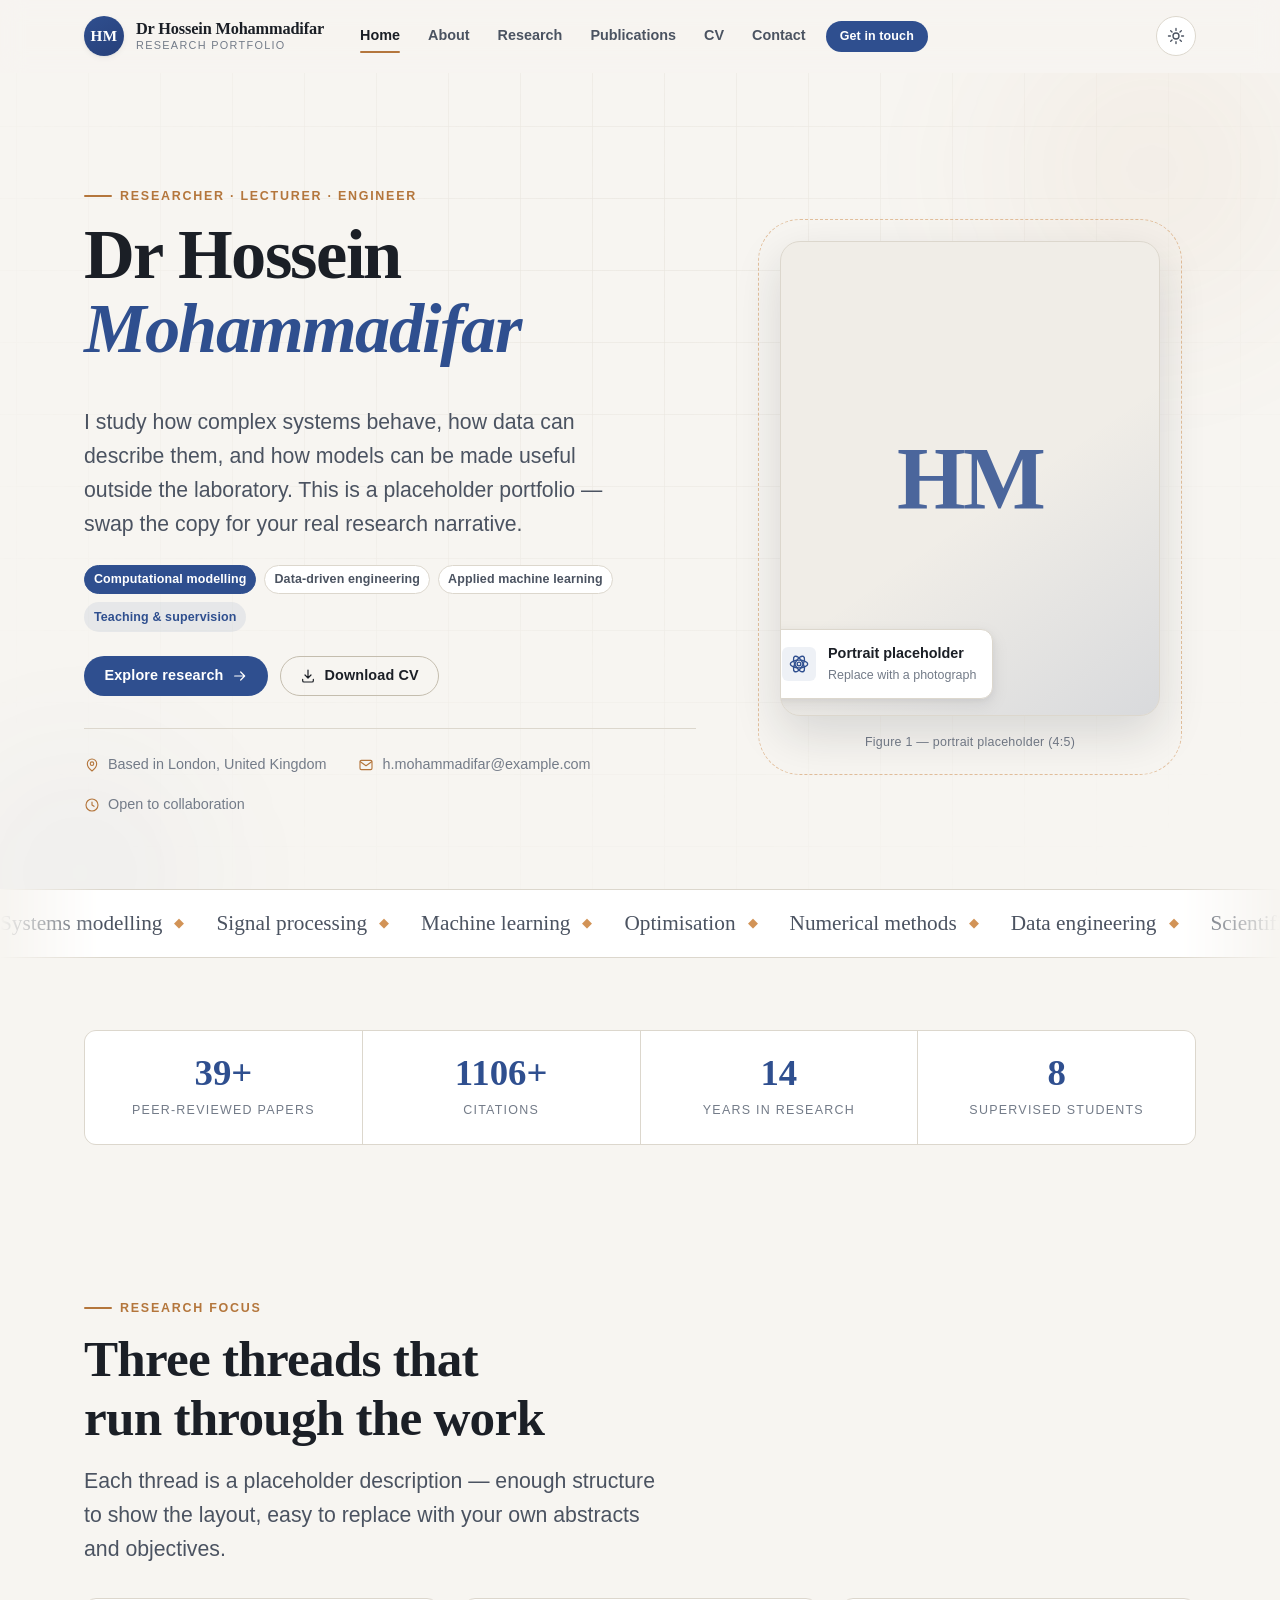
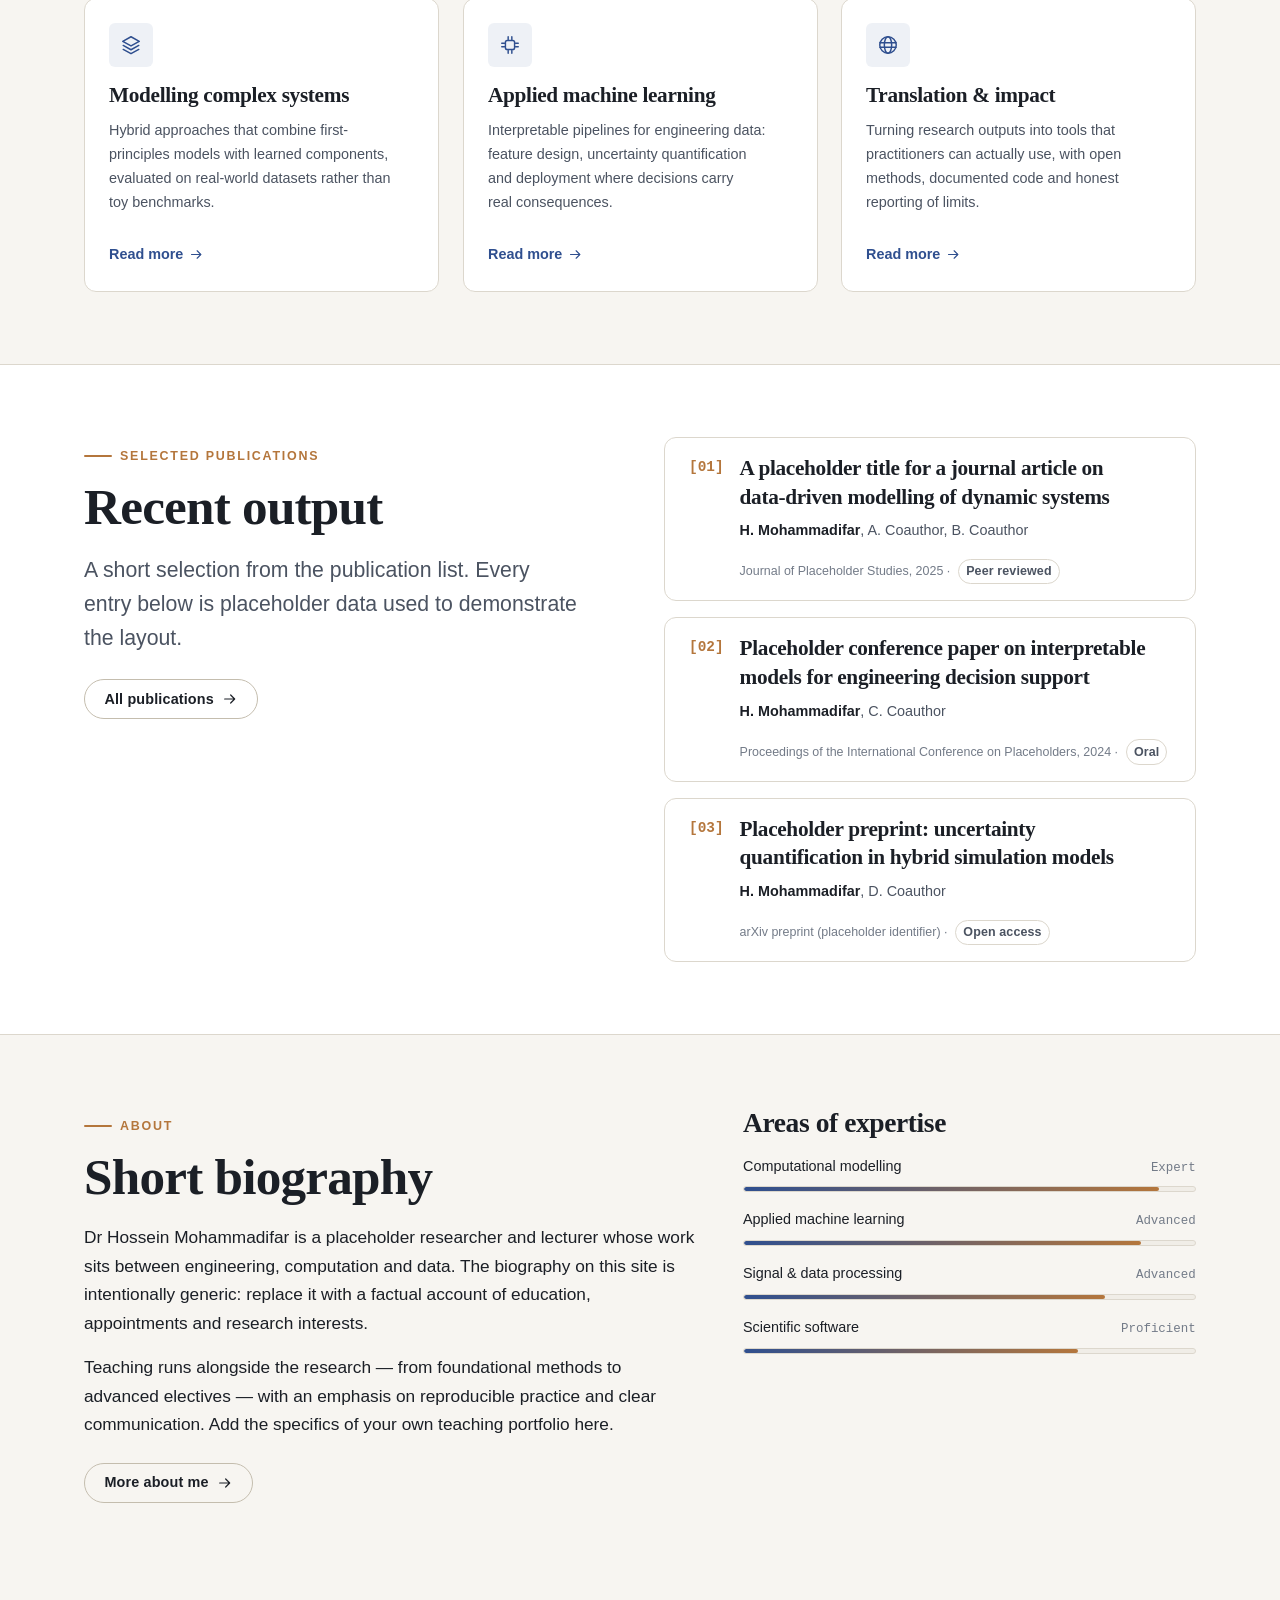
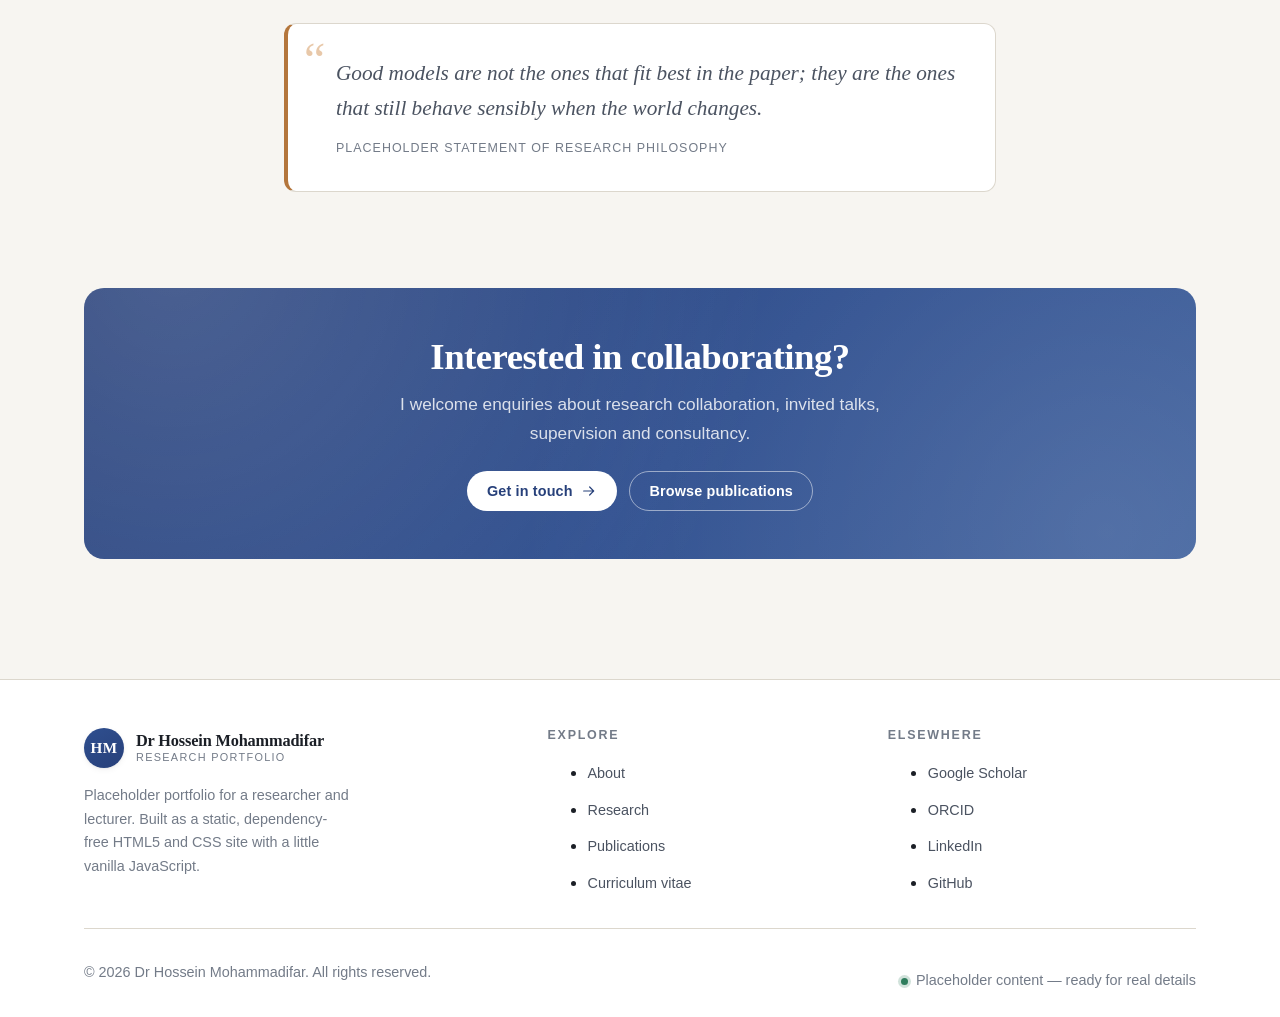
==== index.html @ 0f0e1e99 "Init." ====
<!DOCTYPE html>
<html lang="en-GB" class="no-js" data-page="home">
<head>
  <meta charset="utf-8">
  <meta name="viewport" content="width=device-width, initial-scale=1">
  <title>Dr Hossein Mohammadifar — Research Portfolio</title>
  <meta name="description" content="Placeholder portfolio for Dr Hossein Mohammadifar: research themes, publications, CV and contact details.">
  <meta name="author" content="Dr Hossein Mohammadifar">
  <meta name="theme-color" content="#f7f5f1">
  <meta property="og:type" content="website">
  <meta property="og:title" content="Dr Hossein Mohammadifar — Research Portfolio">
  <meta property="og:description" content="Placeholder portfolio for Dr Hossein Mohammadifar: research themes, publications, CV and contact details.">
  <meta property="og:site_name" content="Dr Hossein Mohammadifar">
  <meta name="twitter:card" content="summary_large_image">
  <link rel="icon" href="assets/img/favicon.svg" type="image/svg+xml">
  <link rel="preload" href="assets/css/base.css" as="style">
  <link rel="stylesheet" href="assets/css/base.css">
  <link rel="stylesheet" href="assets/css/layout.css">
  <link rel="stylesheet" href="assets/css/components.css">
  <link rel="stylesheet" href="assets/css/print.css" media="print">
  <script>document.documentElement.classList.remove("no-js");</script>
  <script src="assets/js/animations.js" defer></script>
  <script src="assets/js/interactions.js" defer></script>
  <script src="assets/js/main.js" defer></script>
</head>
<body>
  <a class="skip-link" href="#main">Skip to main content</a>
  <div class="progress-bar" data-progress aria-hidden="true"></div>
  <div class="cursor-glow" data-cursor-glow aria-hidden="true"></div>
  <header class="site-header" data-header>
    <div class="container site-header__inner">
      <a class="brand" href="index.html">
        <span class="brand__mark" aria-hidden="true">HM</span>
        <span class="brand__text">
          <span class="brand__name">Dr&nbsp;Hossein Mohammadifar</span>
          <span class="brand__role">Research portfolio</span>
        </span>
      </a>

      <nav class="nav" id="primary-nav" data-nav aria-label="Primary">
        <ul class="nav__list">
          <li><a class="nav__link" href="index.html" aria-current="page">Home</a></li>
          <li><a class="nav__link" href="about.html">About</a></li>
          <li><a class="nav__link" href="research.html">Research</a></li>
          <li><a class="nav__link" href="publications.html">Publications</a></li>
          <li><a class="nav__link" href="cv.html">CV</a></li>
          <li><a class="nav__link" href="contact.html">Contact</a></li>
        </ul>
        <div class="nav__cta">
          <a class="btn btn--sm" href="contact.html">Get in touch</a>
        </div>
      </nav>

      <div class="header-actions">
        <button class="icon-btn theme-toggle" type="button" data-theme-toggle aria-pressed="false" aria-label="Switch to dark theme" title="Dark theme">
          <svg class="icon-sun" viewBox="0 0 24 24" fill="none" stroke="currentColor" stroke-width="1.8" aria-hidden="true" focusable="false"><circle cx="12" cy="12" r="4"/><path d="M12 2v2.5M12 19.5V22M2 12h2.5M19.5 12H22M4.9 4.9l1.8 1.8M17.3 17.3l1.8 1.8M19.1 4.9l-1.8 1.8M6.7 17.3l-1.8 1.8" stroke-linecap="round"/></svg>
          <svg class="icon-moon" viewBox="0 0 24 24" fill="none" stroke="currentColor" stroke-width="1.8" aria-hidden="true" focusable="false"><path d="M20 14.5A8.5 8.5 0 0 1 9.5 4a8.5 8.5 0 1 0 10.5 10.5Z" stroke-linejoin="round"/></svg>
        </button>
        <button class="icon-btn nav-toggle" type="button" data-nav-toggle aria-expanded="false" aria-controls="primary-nav" aria-label="Toggle navigation menu">
          <span class="nav-toggle__bars" aria-hidden="true"><span></span><span></span><span></span></span>
        </button>
      </div>
    </div>
  </header>
  <main id="main">
    <section class="hero">
      <div class="hero__bg" aria-hidden="true">
        <div class="hero__grid-lines"></div>
        <div class="hero__orb hero__orb--1"></div>
        <div class="hero__orb hero__orb--2"></div>
      </div>

      <div class="container hero__inner">
        <div class="hero__intro">
          <p class="eyebrow">Researcher &middot; Lecturer &middot; Engineer</p>
          <h1 class="hero__title">
            <span data-split-text>Dr Hossein</span>
            <span class="hero__title-accent" data-split-text>Mohammadifar</span>
          </h1>
        </div>

        <div class="hero__body">
          <p class="lead hero__lede">
            I study how complex systems behave, how data can describe them, and how
            models can be made useful outside the laboratory. This is a placeholder
            portfolio — swap the copy for your real research narrative.
          </p>

          <div class="hero__roles tag-row">
            <span class="tag tag--solid">Computational modelling</span>
            <span class="tag">Data-driven engineering</span>
            <span class="tag">Applied machine learning</span>
            <span class="tag tag--soft">Teaching &amp; supervision</span>
          </div>

          <div class="btn-row">
            <a class="btn" href="research.html">Explore research <svg viewBox="0 0 24 24" fill="none" stroke="currentColor" stroke-width="1.8" aria-hidden="true" focusable="false"><path d="M4 12h15M13 6l6 6-6 6" stroke-linecap="round" stroke-linejoin="round"/></svg></a>
            <a class="btn btn--ghost" href="cv.html"><svg viewBox="0 0 24 24" fill="none" stroke="currentColor" stroke-width="1.8" aria-hidden="true" focusable="false"><path d="M12 3v12m0 0 4.5-4.5M12 15l-4.5-4.5" stroke-linecap="round" stroke-linejoin="round"/><path d="M4 17v2a2 2 0 0 0 2 2h12a2 2 0 0 0 2-2v-2" stroke-linecap="round"/></svg> Download CV</a>
          </div>

          <div class="hero__meta">
            <span class="hero__meta-item"><svg viewBox="0 0 24 24" fill="none" stroke="currentColor" stroke-width="1.7" aria-hidden="true" focusable="false"><path d="M12 21s7-5.6 7-11a7 7 0 1 0-14 0c0 5.4 7 11 7 11Z" stroke-linejoin="round"/><circle cx="12" cy="10" r="2.6"/></svg> Based in London, United Kingdom</span>
            <span class="hero__meta-item"><svg viewBox="0 0 24 24" fill="none" stroke="currentColor" stroke-width="1.7" aria-hidden="true" focusable="false"><rect x="3" y="5" width="18" height="14" rx="2"/><path d="m3.5 7 8.5 6 8.5-6" stroke-linecap="round" stroke-linejoin="round"/></svg> h.mohammadifar@example.com</span>
            <span class="hero__meta-item"><svg viewBox="0 0 24 24" fill="none" stroke="currentColor" stroke-width="1.7" aria-hidden="true" focusable="false"><circle cx="12" cy="12" r="9"/><path d="M12 7.5V12l3 2" stroke-linecap="round" stroke-linejoin="round"/></svg> Open to collaboration</span>
          </div>
        </div>

        <figure class="portrait reveal reveal--scale" style="margin:0">
          <div class="portrait__ring" aria-hidden="true"></div>
          <div class="portrait__frame" data-tilt="7">
            <span class="portrait__monogram" aria-hidden="true">HM</span>
            <span class="visually-hidden">Portrait placeholder for Dr Hossein Mohammadifar</span>
            <div class="portrait__card">
              <span class="card__icon" aria-hidden="true" style="width:34px;height:34px;margin:0"><svg viewBox="0 0 24 24" fill="none" stroke="currentColor" stroke-width="1.5" aria-hidden="true" focusable="false"><circle cx="12" cy="12" r="2"/><ellipse cx="12" cy="12" rx="9.5" ry="4.2"/><ellipse cx="12" cy="12" rx="9.5" ry="4.2" transform="rotate(60 12 12)"/><ellipse cx="12" cy="12" rx="9.5" ry="4.2" transform="rotate(120 12 12)"/></svg></span>
              <span>
                <strong>Portrait placeholder</strong>
                <span class="muted">Replace with a photograph</span>
              </span>
            </div>
          </div>
          <figcaption class="portrait__caption">Figure&nbsp;1 — portrait placeholder (4:5)</figcaption>
        </figure>
      </div>
    </section>

    <div class="marquee" aria-hidden="true">
      <div class="marquee__track" data-marquee>
        <span class="marquee__item">Systems modelling</span>
        <span class="marquee__item">Signal processing</span>
        <span class="marquee__item">Machine learning</span>
        <span class="marquee__item">Optimisation</span>
        <span class="marquee__item">Numerical methods</span>
        <span class="marquee__item">Data engineering</span>
        <span class="marquee__item">Scientific computing</span>
        <span class="marquee__item">Reproducible research</span>
      </div>
    </div>

    <section class="section">
      <div class="container">
        <div class="stats reveal">
          <div class="stat">
            <span class="stat__value" data-count="42" data-suffix="+">42+</span>
            <span class="stat__label">Peer-reviewed papers</span>
          </div>
          <div class="stat">
            <span class="stat__value" data-count="1200" data-suffix="+">1200+</span>
            <span class="stat__label">Citations</span>
          </div>
          <div class="stat">
            <span class="stat__value" data-count="15" data-suffix="">15</span>
            <span class="stat__label">Years in research</span>
          </div>
          <div class="stat">
            <span class="stat__value" data-count="9" data-suffix="">9</span>
            <span class="stat__label">Supervised students</span>
          </div>
        </div>
      </div>
    </section>

    <section class="section" id="focus">
      <div class="container">
        <div class="section__head reveal">
          <p class="eyebrow">Research focus</p>
          <h2>Three threads that run through the work</h2>
          <p class="lead" style="margin-top: var(--sp-4);">
            Each thread is a placeholder description — enough structure to show the
            layout, easy to replace with your own abstracts and objectives.
          </p>
        </div>

        <div class="grid grid--3">
          <article class="card card--spotlight reveal">
            <span class="card__icon" aria-hidden="true"><svg viewBox="0 0 24 24" fill="none" stroke="currentColor" stroke-width="1.6" aria-hidden="true" focusable="false"><path d="m12 3 9 5-9 5-9-5 9-5Z" stroke-linejoin="round"/><path d="m3.5 12.5 8.5 4.7 8.5-4.7M3.5 16.8 12 21.5l8.5-4.7" stroke-linecap="round" stroke-linejoin="round"/></svg></span>
            <h3>Modelling complex systems</h3>
            <p>Hybrid approaches that combine first-principles models with learned
            components, evaluated on real-world datasets rather than toy benchmarks.</p>
            <div class="card__footer">
              <a class="link-arrow" href="research.html">Read more <svg viewBox="0 0 24 24" fill="none" stroke="currentColor" stroke-width="1.8" aria-hidden="true" focusable="false"><path d="M4 12h15M13 6l6 6-6 6" stroke-linecap="round" stroke-linejoin="round"/></svg></a>
            </div>
          </article>

          <article class="card card--spotlight reveal" style="--reveal-delay: 90ms">
            <span class="card__icon" aria-hidden="true"><svg viewBox="0 0 24 24" fill="none" stroke="currentColor" stroke-width="1.6" aria-hidden="true" focusable="false"><rect x="7" y="7" width="10" height="10" rx="2"/><path d="M10 3v3M14 3v3M10 18v3M14 18v3M3 10h3M3 14h3M18 10h3M18 14h3" stroke-linecap="round"/></svg></span>
            <h3>Applied machine learning</h3>
            <p>Interpretable pipelines for engineering data: feature design, uncertainty
            quantification and deployment where decisions carry real consequences.</p>
            <div class="card__footer">
              <a class="link-arrow" href="research.html">Read more <svg viewBox="0 0 24 24" fill="none" stroke="currentColor" stroke-width="1.8" aria-hidden="true" focusable="false"><path d="M4 12h15M13 6l6 6-6 6" stroke-linecap="round" stroke-linejoin="round"/></svg></a>
            </div>
          </article>

          <article class="card card--spotlight reveal" style="--reveal-delay: 180ms">
            <span class="card__icon" aria-hidden="true"><svg viewBox="0 0 24 24" fill="none" stroke="currentColor" stroke-width="1.6" aria-hidden="true" focusable="false"><circle cx="12" cy="12" r="9"/><path d="M3.2 9.5h17.6M3.2 14.5h17.6" stroke-linecap="round"/><ellipse cx="12" cy="12" rx="4" ry="9"/></svg></span>
            <h3>Translation &amp; impact</h3>
            <p>Turning research outputs into tools that practitioners can actually use,
            with open methods, documented code and honest reporting of limits.</p>
            <div class="card__footer">
              <a class="link-arrow" href="research.html">Read more <svg viewBox="0 0 24 24" fill="none" stroke="currentColor" stroke-width="1.8" aria-hidden="true" focusable="false"><path d="M4 12h15M13 6l6 6-6 6" stroke-linecap="round" stroke-linejoin="round"/></svg></a>
            </div>
          </article>
        </div>
      </div>
    </section>

    <section class="section section--alt">
      <div class="container">
        <div class="split">
          <div class="reveal reveal--left">
            <p class="eyebrow">Selected publications</p>
            <h2>Recent output</h2>
            <p class="lead" style="margin-top: var(--sp-4); margin-bottom: var(--sp-5);">
              A short selection from the publication list. Every entry below is
              placeholder data used to demonstrate the layout.
            </p>
            <a class="btn btn--ghost" href="publications.html">All publications <svg viewBox="0 0 24 24" fill="none" stroke="currentColor" stroke-width="1.8" aria-hidden="true" focusable="false"><path d="M4 12h15M13 6l6 6-6 6" stroke-linecap="round" stroke-linejoin="round"/></svg></a>
          </div>

          <ul class="pub-list reveal reveal--right">
            <li class="pub" data-pub-type="journal">
              <span class="pub__num" aria-hidden="true"></span>
              <div>
                <h3 class="pub__title">A placeholder title for a journal article on
                data-driven modelling of dynamic systems</h3>
                <p class="pub__authors"><em>H. Mohammadifar</em>, A. Coauthor, B. Coauthor</p>
                <p class="pub__venue">Journal of Placeholder Studies, 2025 &middot; <span class="tag">Peer reviewed</span></p>
              </div>
            </li>
            <li class="pub" data-pub-type="conference">
              <span class="pub__num" aria-hidden="true"></span>
              <div>
                <h3 class="pub__title">Placeholder conference paper on interpretable
                models for engineering decision support</h3>
                <p class="pub__authors"><em>H. Mohammadifar</em>, C. Coauthor</p>
                <p class="pub__venue">Proceedings of the International Conference on
                Placeholders, 2024 &middot; <span class="tag">Oral</span></p>
              </div>
            </li>
            <li class="pub" data-pub-type="preprint">
              <span class="pub__num" aria-hidden="true"></span>
              <div>
                <h3 class="pub__title">Placeholder preprint: uncertainty quantification
                in hybrid simulation models</h3>
                <p class="pub__authors"><em>H. Mohammadifar</em>, D. Coauthor</p>
                <p class="pub__venue">arXiv preprint (placeholder identifier) &middot; <span class="tag">Open access</span></p>
              </div>
            </li>
          </ul>
        </div>
      </div>
    </section>

    <section class="section">
      <div class="container">
        <div class="split split--wide-left">
          <div class="reveal">
            <p class="eyebrow">About</p>
            <h2>Short biography</h2>
            <p style="margin-top: var(--sp-4);">
              Dr Hossein Mohammadifar is a placeholder researcher and lecturer whose
              work sits between engineering, computation and data. The biography on
              this site is intentionally generic: replace it with a factual account of
              education, appointments and research interests.
            </p>
            <p>
              Teaching runs alongside the research — from foundational methods to
              advanced electives — with an emphasis on reproducible practice and clear
              communication. Add the specifics of your own teaching portfolio here.
            </p>
            <div class="btn-row" style="margin-top: var(--sp-5);">
              <a class="btn btn--ghost" href="about.html">More about me <svg viewBox="0 0 24 24" fill="none" stroke="currentColor" stroke-width="1.8" aria-hidden="true" focusable="false"><path d="M4 12h15M13 6l6 6-6 6" stroke-linecap="round" stroke-linejoin="round"/></svg></a>
            </div>
          </div>

          <div class="reveal reveal--right">
            <h3 style="margin-bottom: var(--sp-4);">Areas of expertise</h3>
            <div class="skill" style="--level: 92%">
              <div class="skill__head"><span>Computational modelling</span><span>Expert</span></div>
              <div class="skill__track"><div class="skill__fill"></div></div>
            </div>
            <div class="skill" style="--level: 88%">
              <div class="skill__head"><span>Applied machine learning</span><span>Advanced</span></div>
              <div class="skill__track"><div class="skill__fill"></div></div>
            </div>
            <div class="skill" style="--level: 80%">
              <div class="skill__head"><span>Signal &amp; data processing</span><span>Advanced</span></div>
              <div class="skill__track"><div class="skill__fill"></div></div>
            </div>
            <div class="skill" style="--level: 74%">
              <div class="skill__head"><span>Scientific software</span><span>Proficient</span></div>
              <div class="skill__track"><div class="skill__fill"></div></div>
            </div>
          </div>
        </div>
      </div>
    </section>

    <section class="section section--tight">
      <div class="container container--narrow">
        <div class="callout reveal">
          <span class="callout__mark" aria-hidden="true">&ldquo;</span>
          <p>Good models are not the ones that fit best in the paper; they are the ones
          that still behave sensibly when the world changes.</p>
          <cite>Placeholder statement of research philosophy</cite>
        </div>
      </div>
    </section>

    <section class="section section--tight">
      <div class="container">
        <div class="cta-band reveal">
          <h2>Interested in collaborating?</h2>
          <p>I welcome enquiries about research collaboration, invited talks, supervision and consultancy.</p>
          <div class="btn-row" style="justify-content: center;">
            <a class="btn btn--accent" href="contact.html">Get in touch <svg viewBox="0 0 24 24" fill="none" stroke="currentColor" stroke-width="1.8" aria-hidden="true" focusable="false"><path d="M4 12h15M13 6l6 6-6 6" stroke-linecap="round" stroke-linejoin="round"/></svg></a>
            <a class="btn btn--ghost" href="publications.html">Browse publications</a>
          </div>
        </div>
      </div>
    </section>

  </main>

  <footer class="site-footer">
    <div class="container">
      <div class="footer-grid">
        <div class="footer-brand">
          <a class="brand" href="index.html">
            <span class="brand__mark" aria-hidden="true">HM</span>
            <span class="brand__text">
              <span class="brand__name">Dr&nbsp;Hossein Mohammadifar</span>
              <span class="brand__role">Research portfolio</span>
            </span>
          </a>
          <p>Placeholder portfolio for a researcher and lecturer. Built as a static,
          dependency-free HTML5 and CSS site with a little vanilla JavaScript.</p>
        </div>

        <div class="footer-col">
          <h2>Explore</h2>
          <ul>
            <li><a href="about.html">About</a></li>
            <li><a href="research.html">Research</a></li>
            <li><a href="publications.html">Publications</a></li>
            <li><a href="cv.html">Curriculum vitae</a></li>
          </ul>
        </div>

        <div class="footer-col">
          <h2>Elsewhere</h2>
          <ul>
            <li><a href="#" data-placeholder-link="Placeholder — add Google Scholar URL">Google Scholar</a></li>
            <li><a href="#" data-placeholder-link="Placeholder — add ORCID URL">ORCID</a></li>
            <li><a href="#" data-placeholder-link="Placeholder — add LinkedIn URL">LinkedIn</a></li>
            <li><a href="#" data-placeholder-link="Placeholder — add GitHub URL">GitHub</a></li>
          </ul>
        </div>
      </div>

      <div class="footer-bottom">
        <p>&copy; <span data-year>2026</span> Dr Hossein Mohammadifar. All rights reserved.</p>
        <p class="footer-bottom__note">
          <span class="footer-bottom__dot" aria-hidden="true"></span>
          Placeholder content — ready for real details
        </p>
      </div>
    </div>
  </footer>

  <button class="to-top" type="button" data-to-top aria-label="Back to top">
    <svg viewBox="0 0 24 24" fill="none" stroke="currentColor" stroke-width="1.9" aria-hidden="true" focusable="false"><path d="M12 19V5M6 11l6-6 6 6" stroke-linecap="round" stroke-linejoin="round"/></svg>
  </button>
</body>
</html>
---- assets/css/base.css ----
/* ==========================================================================
   base.css — design tokens, reset, typography, utilities
   Dr Hossein Mohammadifar — Portfolio (placeholder build)
   ========================================================================== */

/* --------------------------------------------------------------------------
   1. Design tokens
   -------------------------------------------------------------------------- */
:root {
  /* Brand */
  --brand-500: #2f4f8f;
  --brand-600: #27407a;
  --brand-400: #4a6cb0;
  --accent-500: #b4763c;
  --accent-400: #d29356;

  /* Surfaces (light theme default) */
  --bg: #f7f5f1;
  --bg-alt: #ffffff;
  --surface: #ffffff;
  --surface-soft: #f0ede7;
  --border: #dcd7cd;
  --border-strong: #c4bdae;

  /* Text */
  --text: #1b1f26;
  --text-soft: #4b5361;
  --text-muted: #737b88;
  --on-brand: #ffffff;

  /* Feedback */
  --ok: #2f7d5d;
  --warn: #a8762a;

  /* Accent wash */
  --wash: rgba(47, 79, 143, 0.08);
  --wash-accent: rgba(180, 118, 60, 0.12);

  /* Typography */
  --font-display: "Iowan Old Style", "Palatino Linotype", "Book Antiqua",
    Palatino, Georgia, "Times New Roman", serif;
  --font-body: -apple-system, BlinkMacSystemFont, "Segoe UI", Roboto,
    "Helvetica Neue", Arial, sans-serif;
  --font-mono: ui-monospace, SFMono-Regular, "SF Mono", Menlo, Consolas,
    "Liberation Mono", monospace;

  --step--2: clamp(0.72rem, 0.7rem + 0.1vw, 0.78rem);
  --step--1: clamp(0.83rem, 0.8rem + 0.15vw, 0.9rem);
  --step-0: clamp(1rem, 0.96rem + 0.2vw, 1.08rem);
  --step-1: clamp(1.15rem, 1.08rem + 0.35vw, 1.33rem);
  --step-2: clamp(1.35rem, 1.22rem + 0.65vw, 1.72rem);
  --step-3: clamp(1.6rem, 1.36rem + 1.2vw, 2.3rem);
  --step-4: clamp(2rem, 1.55rem + 2.2vw, 3.2rem);
  --step-5: clamp(2.4rem, 1.6rem + 4vw, 4.4rem);

  /* Space scale */
  --sp-1: 0.25rem;
  --sp-2: 0.5rem;
  --sp-3: 0.75rem;
  --sp-4: 1rem;
  --sp-5: 1.5rem;
  --sp-6: 2rem;
  --sp-7: 3rem;
  --sp-8: 4.5rem;
  --sp-9: 6.5rem;

  /* Radius & shadow */
  --r-sm: 6px;
  --r-md: 12px;
  --r-lg: 20px;
  --r-pill: 999px;
  --shadow-sm: 0 1px 2px rgba(20, 26, 36, 0.06),
    0 2px 6px rgba(20, 26, 36, 0.05);
  --shadow-md: 0 6px 18px rgba(20, 26, 36, 0.08),
    0 2px 6px rgba(20, 26, 36, 0.05);
  --shadow-lg: 0 18px 48px rgba(20, 26, 36, 0.14);

  /* Motion */
  --ease: cubic-bezier(0.22, 0.61, 0.36, 1);
  --dur-fast: 160ms;
  --dur: 320ms;
  --dur-slow: 620ms;

  /* Layout */
  --wrap: 1160px;
  --wrap-narrow: 760px;
  --header-h: 72px;

  color-scheme: light;
}

/* Dark theme overrides */
[data-theme="dark"] {
  --brand-500: #8fa9e0;
  --brand-600: #b3c6ea;
  --brand-400: #6f8fd0;
  --accent-500: #e0a86b;
  --accent-400: #f0c391;

  --bg: #101318;
  --bg-alt: #14181f;
  --surface: #171c24;
  --surface-soft: #1d232c;
  --border: #2a323d;
  --border-strong: #3b4553;

  --text: #eef1f6;
  --text-soft: #b9c1cd;
  --text-muted: #8d97a5;
  --on-brand: #0e1116;

  --ok: #6ec7a1;
  --warn: #e0b476;

  --wash: rgba(143, 169, 224, 0.1);
  --wash-accent: rgba(224, 168, 107, 0.14);

  --shadow-sm: 0 1px 2px rgba(0, 0, 0, 0.4);
  --shadow-md: 0 8px 22px rgba(0, 0, 0, 0.45);
  --shadow-lg: 0 22px 60px rgba(0, 0, 0, 0.55);

  color-scheme: dark;
}

/* --------------------------------------------------------------------------
   2. Reset
   -------------------------------------------------------------------------- */
*,
*::before,
*::after {
  box-sizing: border-box;
}

html {
  -webkit-text-size-adjust: 100%;
  scroll-behavior: smooth;
  scroll-padding-top: calc(var(--header-h) + 1rem);
}

body,
h1,
h2,
h3,
h4,
h5,
p,
figure,
blockquote,
dl,
dd,
ul,
ol {
  margin: 0;
}

ul[class],
ol[class] {
  list-style: none;
  padding: 0;
}

body {
  min-height: 100vh;
  background-color: var(--bg);
  color: var(--text);
  font-family: var(--font-body);
  font-size: var(--step-0);
  line-height: 1.65;
  -webkit-font-smoothing: antialiased;
  -moz-osx-font-smoothing: grayscale;
  text-rendering: optimizeLegibility;
  overflow-x: hidden;
}

img,
picture,
svg,
video {
  display: block;
  max-width: 100%;
  height: auto;
}

input,
button,
textarea,
select {
  font: inherit;
  color: inherit;
}

button {
  cursor: pointer;
  background: none;
  border: 0;
}

a {
  color: var(--brand-500);
  text-decoration-thickness: 1px;
  text-underline-offset: 0.18em;
  transition: color var(--dur-fast) var(--ease);
}

a:hover {
  color: var(--accent-500);
}

:focus-visible {
  outline: 2px solid var(--accent-500);
  outline-offset: 3px;
  border-radius: 3px;
}

::selection {
  background: var(--accent-400);
  color: #14181f;
}

/* --------------------------------------------------------------------------
   3. Typography
   -------------------------------------------------------------------------- */
h1,
h2,
h3,
h4 {
  font-family: var(--font-display);
  font-weight: 600;
  line-height: 1.15;
  letter-spacing: -0.015em;
  color: var(--text);
  text-wrap: balance;
}

h1 {
  font-size: var(--step-5);
}
h2 {
  font-size: var(--step-4);
}
h3 {
  font-size: var(--step-2);
}
h4 {
  font-size: var(--step-1);
}

p {
  text-wrap: pretty;
}

p + p {
  margin-top: var(--sp-4);
}

strong {
  font-weight: 650;
}

small {
  font-size: var(--step--1);
}

code,
kbd {
  font-family: var(--font-mono);
  font-size: 0.9em;
  background: var(--surface-soft);
  border: 1px solid var(--border);
  border-radius: var(--r-sm);
  padding: 0.1em 0.35em;
}

blockquote {
  border-left: 3px solid var(--accent-500);
  padding-left: var(--sp-5);
  font-family: var(--font-display);
  font-size: var(--step-1);
  font-style: italic;
  color: var(--text-soft);
}

hr {
  border: 0;
  border-top: 1px solid var(--border);
  margin: var(--sp-6) 0;
}

/* --------------------------------------------------------------------------
   4. Utilities
   -------------------------------------------------------------------------- */
.container {
  width: 100%;
  max-width: var(--wrap);
  margin-inline: auto;
  padding-inline: var(--sp-5);
}

.container--narrow {
  max-width: var(--wrap-narrow);
}

.section {
  padding-block: var(--sp-8);
  position: relative;
}

.section--tight {
  padding-block: var(--sp-7);
}

.section--alt {
  background: var(--bg-alt);
  border-block: 1px solid var(--border);
}

.section__head {
  max-width: 62ch;
  margin-bottom: var(--sp-6);
}

.section__head--center {
  margin-inline: auto;
  text-align: center;
}

.eyebrow {
  display: inline-flex;
  align-items: center;
  gap: var(--sp-2);
  font-family: var(--font-body);
  font-size: var(--step--2);
  font-weight: 700;
  letter-spacing: 0.14em;
  text-transform: uppercase;
  color: var(--accent-500);
  margin-bottom: var(--sp-3);
}

.eyebrow::before {
  content: "";
  width: 28px;
  height: 2px;
  background: currentColor;
  border-radius: 2px;
}

.eyebrow--center::after {
  content: "";
  width: 28px;
  height: 2px;
  background: currentColor;
  border-radius: 2px;
}

.lead {
  font-size: var(--step-1);
  color: var(--text-soft);
  line-height: 1.6;
}

.muted {
  color: var(--text-muted);
}

.visually-hidden {
  position: absolute !important;
  width: 1px;
  height: 1px;
  padding: 0;
  margin: -1px;
  overflow: hidden;
  clip: rect(0 0 0 0);
  clip-path: inset(50%);
  white-space: nowrap;
  border: 0;
}

.skip-link {
  position: absolute;
  top: 0;
  left: 50%;
  transform: translate(-50%, -120%);
  z-index: 200;
  background: var(--brand-600);
  color: var(--on-brand);
  padding: var(--sp-3) var(--sp-5);
  border-radius: 0 0 var(--r-md) var(--r-md);
  font-size: var(--step--1);
  font-weight: 600;
  text-decoration: none;
  transition: transform var(--dur) var(--ease);
}

.skip-link:focus-visible {
  transform: translate(-50%, 0);
  color: var(--on-brand);
}

/* Simple grid helpers */
.grid {
  display: grid;
  gap: var(--sp-5);
}

.grid--2 {
  grid-template-columns: repeat(2, minmax(0, 1fr));
}

.grid--3 {
  grid-template-columns: repeat(3, minmax(0, 1fr));
}

@media (max-width: 62rem) {
  .grid--3 {
    grid-template-columns: repeat(2, minmax(0, 1fr));
  }
}

@media (max-width: 42rem) {
  .grid--2,
  .grid--3 {
    grid-template-columns: minmax(0, 1fr);
  }
  .section {
    padding-block: var(--sp-7);
  }
}

/* --------------------------------------------------------------------------
   5. Motion preferences
   -------------------------------------------------------------------------- */
@media (prefers-reduced-motion: reduce) {
  html {
    scroll-behavior: auto;
  }
  *,
  *::before,
  *::after {
    animation-duration: 0.001ms !important;
    animation-iteration-count: 1 !important;
    transition-duration: 0.001ms !important;
    scroll-behavior: auto !important;
  }
}
---- assets/css/base.css ----
/* ==========================================================================
   base.css — design tokens, reset, typography, utilities
   Dr Hossein Mohammadifar — Portfolio (placeholder build)
   ========================================================================== */

/* --------------------------------------------------------------------------
   1. Design tokens
   -------------------------------------------------------------------------- */
:root {
  /* Brand */
  --brand-500: #2f4f8f;
  --brand-600: #27407a;
  --brand-400: #4a6cb0;
  --accent-500: #b4763c;
  --accent-400: #d29356;

  /* Surfaces (light theme default) */
  --bg: #f7f5f1;
  --bg-alt: #ffffff;
  --surface: #ffffff;
  --surface-soft: #f0ede7;
  --border: #dcd7cd;
  --border-strong: #c4bdae;

  /* Text */
  --text: #1b1f26;
  --text-soft: #4b5361;
  --text-muted: #737b88;
  --on-brand: #ffffff;

  /* Feedback */
  --ok: #2f7d5d;
  --warn: #a8762a;

  /* Accent wash */
  --wash: rgba(47, 79, 143, 0.08);
  --wash-accent: rgba(180, 118, 60, 0.12);

  /* Typography */
  --font-display: "Iowan Old Style", "Palatino Linotype", "Book Antiqua",
    Palatino, Georgia, "Times New Roman", serif;
  --font-body: -apple-system, BlinkMacSystemFont, "Segoe UI", Roboto,
    "Helvetica Neue", Arial, sans-serif;
  --font-mono: ui-monospace, SFMono-Regular, "SF Mono", Menlo, Consolas,
    "Liberation Mono", monospace;

  --step--2: clamp(0.72rem, 0.7rem + 0.1vw, 0.78rem);
  --step--1: clamp(0.83rem, 0.8rem + 0.15vw, 0.9rem);
  --step-0: clamp(1rem, 0.96rem + 0.2vw, 1.08rem);
  --step-1: clamp(1.15rem, 1.08rem + 0.35vw, 1.33rem);
  --step-2: clamp(1.35rem, 1.22rem + 0.65vw, 1.72rem);
  --step-3: clamp(1.6rem, 1.36rem + 1.2vw, 2.3rem);
  --step-4: clamp(2rem, 1.55rem + 2.2vw, 3.2rem);
  --step-5: clamp(2.4rem, 1.6rem + 4vw, 4.4rem);

  /* Space scale */
  --sp-1: 0.25rem;
  --sp-2: 0.5rem;
  --sp-3: 0.75rem;
  --sp-4: 1rem;
  --sp-5: 1.5rem;
  --sp-6: 2rem;
  --sp-7: 3rem;
  --sp-8: 4.5rem;
  --sp-9: 6.5rem;

  /* Radius & shadow */
  --r-sm: 6px;
  --r-md: 12px;
  --r-lg: 20px;
  --r-pill: 999px;
  --shadow-sm: 0 1px 2px rgba(20, 26, 36, 0.06),
    0 2px 6px rgba(20, 26, 36, 0.05);
  --shadow-md: 0 6px 18px rgba(20, 26, 36, 0.08),
    0 2px 6px rgba(20, 26, 36, 0.05);
  --shadow-lg: 0 18px 48px rgba(20, 26, 36, 0.14);

  /* Motion */
  --ease: cubic-bezier(0.22, 0.61, 0.36, 1);
  --dur-fast: 160ms;
  --dur: 320ms;
  --dur-slow: 620ms;

  /* Layout */
  --wrap: 1160px;
  --wrap-narrow: 760px;
  --header-h: 72px;

  color-scheme: light;
}

/* Dark theme overrides */
[data-theme="dark"] {
  --brand-500: #8fa9e0;
  --brand-600: #b3c6ea;
  --brand-400: #6f8fd0;
  --accent-500: #e0a86b;
  --accent-400: #f0c391;

  --bg: #101318;
  --bg-alt: #14181f;
  --surface: #171c24;
  --surface-soft: #1d232c;
  --border: #2a323d;
  --border-strong: #3b4553;

  --text: #eef1f6;
  --text-soft: #b9c1cd;
  --text-muted: #8d97a5;
  --on-brand: #0e1116;

  --ok: #6ec7a1;
  --warn: #e0b476;

  --wash: rgba(143, 169, 224, 0.1);
  --wash-accent: rgba(224, 168, 107, 0.14);

  --shadow-sm: 0 1px 2px rgba(0, 0, 0, 0.4);
  --shadow-md: 0 8px 22px rgba(0, 0, 0, 0.45);
  --shadow-lg: 0 22px 60px rgba(0, 0, 0, 0.55);

  color-scheme: dark;
}

/* --------------------------------------------------------------------------
   2. Reset
   -------------------------------------------------------------------------- */
*,
*::before,
*::after {
  box-sizing: border-box;
}

html {
  -webkit-text-size-adjust: 100%;
  scroll-behavior: smooth;
  scroll-padding-top: calc(var(--header-h) + 1rem);
}

body,
h1,
h2,
h3,
h4,
h5,
p,
figure,
blockquote,
dl,
dd,
ul,
ol {
  margin: 0;
}

ul[class],
ol[class] {
  list-style: none;
  padding: 0;
}

body {
  min-height: 100vh;
  background-color: var(--bg);
  color: var(--text);
  font-family: var(--font-body);
  font-size: var(--step-0);
  line-height: 1.65;
  -webkit-font-smoothing: antialiased;
  -moz-osx-font-smoothing: grayscale;
  text-rendering: optimizeLegibility;
  overflow-x: hidden;
}

img,
picture,
svg,
video {
  display: block;
  max-width: 100%;
  height: auto;
}

input,
button,
textarea,
select {
  font: inherit;
  color: inherit;
}

button {
  cursor: pointer;
  background: none;
  border: 0;
}

a {
  color: var(--brand-500);
  text-decoration-thickness: 1px;
  text-underline-offset: 0.18em;
  transition: color var(--dur-fast) var(--ease);
}

a:hover {
  color: var(--accent-500);
}

:focus-visible {
  outline: 2px solid var(--accent-500);
  outline-offset: 3px;
  border-radius: 3px;
}

::selection {
  background: var(--accent-400);
  color: #14181f;
}

/* --------------------------------------------------------------------------
   3. Typography
   -------------------------------------------------------------------------- */
h1,
h2,
h3,
h4 {
  font-family: var(--font-display);
  font-weight: 600;
  line-height: 1.15;
  letter-spacing: -0.015em;
  color: var(--text);
  text-wrap: balance;
}

h1 {
  font-size: var(--step-5);
}
h2 {
  font-size: var(--step-4);
}
h3 {
  font-size: var(--step-2);
}
h4 {
  font-size: var(--step-1);
}

p {
  text-wrap: pretty;
}

p + p {
  margin-top: var(--sp-4);
}

strong {
  font-weight: 650;
}

small {
  font-size: var(--step--1);
}

code,
kbd {
  font-family: var(--font-mono);
  font-size: 0.9em;
  background: var(--surface-soft);
  border: 1px solid var(--border);
  border-radius: var(--r-sm);
  padding: 0.1em 0.35em;
}

blockquote {
  border-left: 3px solid var(--accent-500);
  padding-left: var(--sp-5);
  font-family: var(--font-display);
  font-size: var(--step-1);
  font-style: italic;
  color: var(--text-soft);
}

hr {
  border: 0;
  border-top: 1px solid var(--border);
  margin: var(--sp-6) 0;
}

/* --------------------------------------------------------------------------
   4. Utilities
   -------------------------------------------------------------------------- */
.container {
  width: 100%;
  max-width: var(--wrap);
  margin-inline: auto;
  padding-inline: var(--sp-5);
}

.container--narrow {
  max-width: var(--wrap-narrow);
}

.section {
  padding-block: var(--sp-8);
  position: relative;
}

.section--tight {
  padding-block: var(--sp-7);
}

.section--alt {
  background: var(--bg-alt);
  border-block: 1px solid var(--border);
}

.section__head {
  max-width: 62ch;
  margin-bottom: var(--sp-6);
}

.section__head--center {
  margin-inline: auto;
  text-align: center;
}

.eyebrow {
  display: inline-flex;
  align-items: center;
  gap: var(--sp-2);
  font-family: var(--font-body);
  font-size: var(--step--2);
  font-weight: 700;
  letter-spacing: 0.14em;
  text-transform: uppercase;
  color: var(--accent-500);
  margin-bottom: var(--sp-3);
}

.eyebrow::before {
  content: "";
  width: 28px;
  height: 2px;
  background: currentColor;
  border-radius: 2px;
}

.eyebrow--center::after {
  content: "";
  width: 28px;
  height: 2px;
  background: currentColor;
  border-radius: 2px;
}

.lead {
  font-size: var(--step-1);
  color: var(--text-soft);
  line-height: 1.6;
}

.muted {
  color: var(--text-muted);
}

.visually-hidden {
  position: absolute !important;
  width: 1px;
  height: 1px;
  padding: 0;
  margin: -1px;
  overflow: hidden;
  clip: rect(0 0 0 0);
  clip-path: inset(50%);
  white-space: nowrap;
  border: 0;
}

.skip-link {
  position: absolute;
  top: 0;
  left: 50%;
  transform: translate(-50%, -120%);
  z-index: 200;
  background: var(--brand-600);
  color: var(--on-brand);
  padding: var(--sp-3) var(--sp-5);
  border-radius: 0 0 var(--r-md) var(--r-md);
  font-size: var(--step--1);
  font-weight: 600;
  text-decoration: none;
  transition: transform var(--dur) var(--ease);
}

.skip-link:focus-visible {
  transform: translate(-50%, 0);
  color: var(--on-brand);
}

/* Simple grid helpers */
.grid {
  display: grid;
  gap: var(--sp-5);
}

.grid--2 {
  grid-template-columns: repeat(2, minmax(0, 1fr));
}

.grid--3 {
  grid-template-columns: repeat(3, minmax(0, 1fr));
}

@media (max-width: 62rem) {
  .grid--3 {
    grid-template-columns: repeat(2, minmax(0, 1fr));
  }
}

@media (max-width: 42rem) {
  .grid--2,
  .grid--3 {
    grid-template-columns: minmax(0, 1fr);
  }
  .section {
    padding-block: var(--sp-7);
  }
}

/* --------------------------------------------------------------------------
   5. Motion preferences
   -------------------------------------------------------------------------- */
@media (prefers-reduced-motion: reduce) {
  html {
    scroll-behavior: auto;
  }
  *,
  *::before,
  *::after {
    animation-duration: 0.001ms !important;
    animation-iteration-count: 1 !important;
    transition-duration: 0.001ms !important;
    scroll-behavior: auto !important;
  }
}
---- assets/css/layout.css ----
/* ==========================================================================
   layout.css — header, navigation, footer, page scaffolding
   ========================================================================== */

/* --------------------------------------------------------------------------
   Scroll progress bar
   -------------------------------------------------------------------------- */
.progress-bar {
  position: fixed;
  inset-block-start: 0;
  inset-inline-start: 0;
  height: 3px;
  width: 100%;
  transform: scaleX(0);
  transform-origin: 0 50%;
  background: linear-gradient(90deg, var(--brand-500), var(--accent-500));
  z-index: 120;
  pointer-events: none;
}

/* --------------------------------------------------------------------------
   Header
   -------------------------------------------------------------------------- */
.site-header {
  position: sticky;
  inset-block-start: 0;
  z-index: 100;
  background: color-mix(in srgb, var(--bg) 82%, transparent);
  border-bottom: 1px solid transparent;
  transition: background var(--dur) var(--ease),
    border-color var(--dur) var(--ease), box-shadow var(--dur) var(--ease),
    backdrop-filter var(--dur) var(--ease);
}

@supports (backdrop-filter: blur(8px)) {
  .site-header {
    backdrop-filter: blur(12px) saturate(140%);
  }
}

.site-header.is-stuck {
  border-bottom-color: var(--border);
  box-shadow: var(--shadow-sm);
}

.site-header__inner {
  min-height: var(--header-h);
  display: flex;
  align-items: center;
  gap: var(--sp-5);
  justify-content: space-between;
}

/* Brand / wordmark */
.brand {
  display: inline-flex;
  align-items: center;
  gap: var(--sp-3);
  text-decoration: none;
  color: var(--text);
  min-width: 0;
}

.brand:hover {
  color: var(--text);
}

.brand__mark {
  width: 40px;
  height: 40px;
  border-radius: 50%;
  display: grid;
  place-items: center;
  background: linear-gradient(150deg, var(--brand-500), var(--brand-600));
  color: #fff;
  font-family: var(--font-display);
  font-size: 0.95rem;
  font-weight: 600;
  letter-spacing: 0.02em;
  box-shadow: var(--shadow-sm);
  transition: transform var(--dur) var(--ease);
}

.brand:hover .brand__mark {
  transform: rotate(-6deg) scale(1.04);
}

[data-theme="dark"] .brand__mark {
  color: #0e1116;
}

.brand__text {
  display: flex;
  flex-direction: column;
  line-height: 1.15;
  min-width: 0;
}

.brand__name {
  font-family: var(--font-display);
  font-size: 1.02rem;
  font-weight: 600;
  letter-spacing: -0.01em;
  white-space: nowrap;
  overflow: hidden;
  text-overflow: ellipsis;
}

.brand__role {
  font-size: 0.68rem;
  letter-spacing: 0.12em;
  text-transform: uppercase;
  color: var(--text-muted);
}

/* Navigation */
.nav {
  display: flex;
  align-items: center;
  gap: var(--sp-2);
}

.nav__list {
  display: flex;
  align-items: center;
  gap: var(--sp-1);
  margin: 0;
  padding: 0;
  list-style: none;
}

.nav__link {
  display: inline-block;
  position: relative;
  padding: var(--sp-2) var(--sp-3);
  border-radius: var(--r-pill);
  font-size: var(--step--1);
  font-weight: 550;
  color: var(--text-soft);
  text-decoration: none;
  transition: color var(--dur-fast) var(--ease),
    background var(--dur-fast) var(--ease);
}

.nav__link::after {
  content: "";
  position: absolute;
  inset-block-end: 3px;
  inset-inline: var(--sp-3);
  height: 2px;
  background: var(--accent-500);
  border-radius: 2px;
  transform: scaleX(0);
  transform-origin: 50% 50%;
  transition: transform var(--dur) var(--ease);
}

.nav__link:hover {
  color: var(--text);
  background: var(--wash);
}

.nav__link:hover::after,
.nav__link[aria-current="page"]::after {
  transform: scaleX(1);
}

.nav__link[aria-current="page"] {
  color: var(--text);
  font-weight: 650;
}

/* Header actions */
.header-actions {
  display: flex;
  align-items: center;
  gap: var(--sp-2);
  flex-shrink: 0;
  margin-inline-start: auto;
}

@media (max-width: 36rem) {
  /* keep the burger reachable and the full name visible on phones */
  .brand__mark {
    width: 34px;
    height: 34px;
    font-size: 0.82rem;
  }

  .brand__name {
    font-size: 0.9rem;
    line-height: 1.12;
    white-space: normal;
    overflow: visible;
    text-overflow: clip;
  }

  .brand__role {
    display: none;
  }

  .site-header__inner {
    gap: var(--sp-3);
  }
}

.icon-btn {
  width: 40px;
  height: 40px;
  display: grid;
  place-items: center;
  border-radius: 50%;
  border: 1px solid var(--border);
  background: var(--surface);
  color: var(--text-soft);
  transition: color var(--dur-fast) var(--ease),
    border-color var(--dur-fast) var(--ease), transform var(--dur-fast) var(--ease),
    background var(--dur-fast) var(--ease);
}

.icon-btn:hover {
  color: var(--accent-500);
  border-color: var(--border-strong);
  transform: translateY(-1px);
}

.icon-btn svg {
  width: 18px;
  height: 18px;
}

.theme-toggle .icon-moon {
  display: none;
}

[data-theme="dark"] .theme-toggle .icon-sun {
  display: none;
}

[data-theme="dark"] .theme-toggle .icon-moon {
  display: block;
}

/* Burger (mobile) */
.nav-toggle {
  display: none;
}

.nav-toggle__bars {
  display: block;
  width: 18px;
  height: 12px;
  position: relative;
}

.nav-toggle__bars span {
  position: absolute;
  inset-inline: 0;
  height: 2px;
  border-radius: 2px;
  background: currentColor;
  transition: transform var(--dur) var(--ease), opacity var(--dur-fast) var(--ease);
}

.nav-toggle__bars span:nth-child(1) {
  top: 0;
}
.nav-toggle__bars span:nth-child(2) {
  top: 5px;
}
.nav-toggle__bars span:nth-child(3) {
  top: 10px;
}

.nav-toggle[aria-expanded="true"] .nav-toggle__bars span:nth-child(1) {
  transform: translateY(5px) rotate(45deg);
}
.nav-toggle[aria-expanded="true"] .nav-toggle__bars span:nth-child(2) {
  opacity: 0;
}
.nav-toggle[aria-expanded="true"] .nav-toggle__bars span:nth-child(3) {
  transform: translateY(-5px) rotate(-45deg);
}

@media (max-width: 60rem) {
  .nav-toggle {
    display: grid;
  }

  .nav {
    position: fixed;
    inset-block-start: var(--header-h);
    inset-inline: 0;
    display: block;
    padding: var(--sp-4) var(--sp-5) var(--sp-6);
    background: var(--bg-alt);
    border-bottom: 1px solid var(--border);
    box-shadow: var(--shadow-lg);
    transform: translateY(-8px);
    opacity: 0;
    visibility: hidden;
    transition: opacity var(--dur) var(--ease), transform var(--dur) var(--ease),
      visibility var(--dur) linear;
    max-height: calc(100dvh - var(--header-h));
    overflow-y: auto;
  }

  .nav.is-open {
    opacity: 1;
    visibility: visible;
    transform: translateY(0);
  }

  .nav__list {
    flex-direction: column;
    align-items: stretch;
    gap: 2px;
  }

  .nav__link {
    display: block;
    padding: var(--sp-3) var(--sp-4);
    border-radius: var(--r-md);
    font-size: var(--step-0);
  }

  .nav__link::after {
    display: none;
  }

  .nav__link[aria-current="page"] {
    background: var(--wash);
    color: var(--brand-500);
  }

  .nav__cta {
    margin-top: var(--sp-4);
  }
}

/* --------------------------------------------------------------------------
   Page hero
   -------------------------------------------------------------------------- */
.page-hero {
  position: relative;
  padding-block: var(--sp-8) var(--sp-7);
  overflow: hidden;
  border-bottom: 1px solid var(--border);
  background: linear-gradient(180deg, var(--wash), transparent 70%);
}

.page-hero::after {
  content: "";
  position: absolute;
  inset-block-start: -40%;
  inset-inline-end: -10%;
  width: 34rem;
  height: 34rem;
  border-radius: 50%;
  background: radial-gradient(
    circle,
    var(--wash-accent) 0%,
    transparent 65%
  );
  pointer-events: none;
}

.page-hero__inner {
  position: relative;
  z-index: 1;
  max-width: 68ch;
}

.page-hero h1 {
  font-size: var(--step-4);
}

.page-hero p {
  margin-top: var(--sp-4);
}

.breadcrumb {
  display: flex;
  flex-wrap: wrap;
  align-items: center;
  gap: var(--sp-2);
  font-size: var(--step--1);
  color: var(--text-muted);
  margin-bottom: var(--sp-4);
}

.breadcrumb a {
  color: var(--text-muted);
  text-decoration: none;
}

.breadcrumb a:hover {
  color: var(--accent-500);
}

.breadcrumb span[aria-hidden="true"] {
  opacity: 0.6;
}

/* --------------------------------------------------------------------------
   Footer
   -------------------------------------------------------------------------- */
.site-footer {
  margin-top: var(--sp-8);
  background: var(--bg-alt);
  border-top: 1px solid var(--border);
  padding-block: var(--sp-7) var(--sp-5);
}

.footer-grid {
  display: grid;
  grid-template-columns: 1.4fr 1fr 1fr;
  gap: var(--sp-6);
}

@media (max-width: 52rem) {
  .footer-grid {
    grid-template-columns: 1fr 1fr;
  }
  .footer-brand {
    grid-column: 1 / -1;
  }
}

@media (max-width: 34rem) {
  .footer-grid {
    grid-template-columns: 1fr;
  }
}

.footer-brand p {
  margin-top: var(--sp-4);
  font-size: var(--step--1);
  color: var(--text-muted);
  max-width: 34ch;
}

.footer-col h2 {
  font-family: var(--font-body);
  font-size: var(--step--2);
  letter-spacing: 0.14em;
  text-transform: uppercase;
  color: var(--text-muted);
  margin-bottom: var(--sp-4);
}

.footer-col ul {
  display: grid;
  gap: var(--sp-2);
}

.footer-col a {
  font-size: var(--step--1);
  color: var(--text-soft);
  text-decoration: none;
  transition: color var(--dur-fast) var(--ease),
    padding-inline-start var(--dur-fast) var(--ease);
}

.footer-col a:hover {
  color: var(--accent-500);
  padding-inline-start: 4px;
}

.footer-bottom {
  margin-top: var(--sp-6);
  padding-top: var(--sp-5);
  border-top: 1px solid var(--border);
  display: flex;
  flex-wrap: wrap;
  gap: var(--sp-3) var(--sp-5);
  align-items: center;
  justify-content: space-between;
  font-size: var(--step--1);
  color: var(--text-muted);
}

.footer-bottom__note {
  display: inline-flex;
  align-items: center;
  gap: var(--sp-2);
}

.footer-bottom__dot {
  width: 7px;
  height: 7px;
  border-radius: 50%;
  background: var(--ok);
  box-shadow: 0 0 0 3px color-mix(in srgb, var(--ok) 22%, transparent);
}

/* --------------------------------------------------------------------------
   Back to top
   -------------------------------------------------------------------------- */
.to-top {
  position: fixed;
  inset-block-end: var(--sp-5);
  inset-inline-end: var(--sp-5);
  width: 44px;
  height: 44px;
  display: grid;
  place-items: center;
  border-radius: 50%;
  background: var(--brand-500);
  color: var(--on-brand);
  border: 0;
  box-shadow: var(--shadow-md);
  opacity: 0;
  visibility: hidden;
  transform: translateY(10px);
  transition: opacity var(--dur) var(--ease), transform var(--dur) var(--ease),
    visibility var(--dur) linear, background var(--dur-fast) var(--ease);
  z-index: 90;
}

.to-top:hover {
  background: var(--brand-600);
}

.to-top.is-visible {
  opacity: 1;
  visibility: visible;
  transform: translateY(0);
}

.to-top svg {
  width: 18px;
  height: 18px;
}

/* --------------------------------------------------------------------------
   Reveal animation base (JS toggles .is-in)
   -------------------------------------------------------------------------- */
.reveal {
  opacity: 0;
  transform: translateY(18px);
  transition: opacity var(--dur-slow) var(--ease),
    transform var(--dur-slow) var(--ease);
  transition-delay: var(--reveal-delay, 0ms);
  will-change: opacity, transform;
}

.reveal.is-in {
  opacity: 1;
  transform: none;
}

.reveal--left {
  transform: translateX(-22px);
}

.reveal--right {
  transform: translateX(22px);
}

.reveal--scale {
  transform: scale(0.97);
}

.no-js .reveal {
  opacity: 1;
  transform: none;
}

@media (prefers-reduced-motion: reduce) {
  .reveal {
    opacity: 1;
    transform: none;
    transition: none;
  }
}
---- assets/css/components.css ----
/* ==========================================================================
   components.css — reusable UI pieces
   ========================================================================== */

/* --------------------------------------------------------------------------
   Buttons
   -------------------------------------------------------------------------- */
.btn {
  --btn-bg: var(--brand-500);
  --btn-fg: var(--on-brand);
  --btn-bd: transparent;
  display: inline-flex;
  align-items: center;
  justify-content: center;
  gap: var(--sp-2);
  padding: 0.72em 1.35em;
  border-radius: var(--r-pill);
  border: 1px solid var(--btn-bd);
  background: var(--btn-bg);
  color: var(--btn-fg);
  font-size: var(--step--1);
  font-weight: 600;
  letter-spacing: 0.01em;
  line-height: 1.2;
  text-decoration: none;
  white-space: nowrap;
  transition: transform var(--dur-fast) var(--ease),
    box-shadow var(--dur-fast) var(--ease), background var(--dur-fast) var(--ease),
    color var(--dur-fast) var(--ease), border-color var(--dur-fast) var(--ease);
}

.btn:hover {
  color: var(--btn-fg);
  transform: translateY(-2px);
  box-shadow: var(--shadow-md);
}

.btn:active {
  transform: translateY(0);
}

.btn svg {
  width: 16px;
  height: 16px;
  flex-shrink: 0;
  transition: transform var(--dur) var(--ease);
}

.btn:hover svg {
  transform: translateX(3px);
}

.btn--ghost {
  --btn-bg: transparent;
  --btn-fg: var(--text);
  --btn-bd: var(--border-strong);
}

.btn--ghost:hover {
  --btn-bd: var(--brand-500);
  --btn-fg: var(--brand-500);
  background: var(--wash);
}

.btn--accent {
  --btn-bg: var(--accent-500);
  --btn-fg: #fff;
}

[data-theme="dark"] .btn--accent {
  --btn-fg: #14181f;
}

.btn--sm {
  padding: 0.55em 1.05em;
  font-size: var(--step--2);
}

.btn--block {
  width: 100%;
}

.btn-row {
  display: flex;
  flex-wrap: wrap;
  gap: var(--sp-3);
  align-items: center;
}

/* Text link with animated arrow */
.link-arrow {
  display: inline-flex;
  align-items: center;
  gap: 0.4em;
  font-size: var(--step--1);
  font-weight: 600;
  text-decoration: none;
  color: var(--brand-500);
}

.link-arrow svg {
  width: 15px;
  height: 15px;
  transition: transform var(--dur) var(--ease);
}

.link-arrow:hover svg {
  transform: translateX(4px);
}

/* --------------------------------------------------------------------------
   Tags / chips
   -------------------------------------------------------------------------- */
.tag-row {
  display: flex;
  flex-wrap: wrap;
  gap: var(--sp-2);
}

.tag {
  display: inline-flex;
  align-items: center;
  gap: 0.4em;
  padding: 0.28em 0.72em;
  border-radius: var(--r-pill);
  border: 1px solid var(--border);
  background: var(--surface);
  color: var(--text-soft);
  font-size: var(--step--2);
  font-weight: 550;
  letter-spacing: 0.01em;
  white-space: nowrap;
  transition: border-color var(--dur-fast) var(--ease),
    color var(--dur-fast) var(--ease), background var(--dur-fast) var(--ease);
}

.tag:hover {
  border-color: var(--accent-400);
  color: var(--accent-500);
  background: var(--wash-accent);
}

.tag--solid {
  background: var(--brand-500);
  border-color: var(--brand-500);
  color: var(--on-brand);
}

.tag--solid:hover {
  background: var(--brand-600);
  border-color: var(--brand-600);
  color: var(--on-brand);
}

.tag--soft {
  background: var(--wash);
  border-color: transparent;
  color: var(--brand-500);
}

/* Placeholder badge */
.badge-placeholder {
  display: inline-flex;
  align-items: center;
  gap: 0.45em;
  padding: 0.22em 0.66em;
  border-radius: var(--r-sm);
  background: var(--wash-accent);
  border: 1px dashed var(--accent-400);
  color: var(--accent-500);
  font-family: var(--font-mono);
  font-size: 0.68rem;
  letter-spacing: 0.06em;
  text-transform: uppercase;
  font-weight: 600;
}

/* --------------------------------------------------------------------------
   Hero (home)
   -------------------------------------------------------------------------- */
.hero {
  position: relative;
  padding-block: var(--sp-9) var(--sp-8);
  overflow: hidden;
}

.hero__bg {
  position: absolute;
  inset: 0;
  z-index: 0;
  pointer-events: none;
  overflow: hidden;
}

.hero__grid-lines {
  position: absolute;
  inset: -20% -10%;
  background-image: linear-gradient(
      to right,
      color-mix(in srgb, var(--border) 65%, transparent) 1px,
      transparent 1px
    ),
    linear-gradient(
      to bottom,
      color-mix(in srgb, var(--border) 65%, transparent) 1px,
      transparent 1px
    );
  background-size: 72px 72px;
  mask-image: radial-gradient(circle at 50% 30%, #000 0%, transparent 72%);
  -webkit-mask-image: radial-gradient(circle at 50% 30%, #000 0%, transparent 72%);
  opacity: 0.55;
}

.hero__orb {
  position: absolute;
  border-radius: 50%;
  filter: blur(48px);
  opacity: 0.55;
  animation: float-orb 18s var(--ease) infinite alternate;
}

.hero__orb--1 {
  width: 32rem;
  height: 32rem;
  top: -10rem;
  right: -8rem;
  background: radial-gradient(circle, var(--wash-accent), transparent 70%);
}

.hero__orb--2 {
  width: 26rem;
  height: 26rem;
  bottom: -12rem;
  left: -8rem;
  background: radial-gradient(circle, var(--wash), transparent 70%);
  animation-delay: -6s;
}

@keyframes float-orb {
  from {
    transform: translate3d(0, 0, 0) scale(1);
  }
  to {
    transform: translate3d(-28px, 26px, 0) scale(1.08);
  }
}

.hero__inner {
  position: relative;
  z-index: 1;
  display: grid;
  grid-template-columns: minmax(0, 1.15fr) minmax(0, 0.85fr);
  grid-template-areas:
    "intro portrait"
    "body  portrait";
  column-gap: var(--sp-7);
  row-gap: var(--sp-5);
  align-content: center;
  align-items: start;
}

.hero__intro {
  grid-area: intro;
  align-self: end;
}

.hero__body {
  grid-area: body;
  align-self: start;
}

.hero__inner > .portrait {
  grid-area: portrait;
  align-self: center;
  margin-top: var(--sp-4);
}

@media (max-width: 62rem) {
  .hero__inner {
    grid-template-columns: minmax(0, 1fr);
    grid-template-areas:
      "intro"
      "portrait"
      "body";
    gap: var(--sp-5);
  }

  .hero__inner > .portrait {
    margin-top: 0;
    width: min(100%, 320px);
  }
}

.hero__title {
  font-size: var(--step-5);
  letter-spacing: -0.025em;
  line-height: 1.04;
  margin-bottom: var(--sp-4);
}

.hero__title-accent {
  display: block;
  color: var(--brand-500);
  font-style: italic;
}

.hero__title .char {
  display: inline-block;
  opacity: 0;
  transform: translateY(0.42em) rotate(2deg);
  animation: char-in 700ms var(--ease) forwards;
  animation-delay: calc(var(--i, 0) * 22ms);
}

@keyframes char-in {
  to {
    opacity: 1;
    transform: none;
  }
}

.hero__roles {
  display: flex;
  flex-wrap: wrap;
  gap: var(--sp-2);
  margin-block: var(--sp-5);
}

.hero__lede {
  font-size: var(--step-1);
  color: var(--text-soft);
  max-width: 46ch;
}

.hero__meta {
  display: flex;
  flex-wrap: wrap;
  gap: var(--sp-4) var(--sp-6);
  margin-top: var(--sp-6);
  padding-top: var(--sp-5);
  border-top: 1px solid var(--border);
  font-size: var(--step--1);
  color: var(--text-muted);
}

.hero__meta-item {
  display: flex;
  align-items: center;
  gap: var(--sp-2);
}

.hero__meta-item svg {
  width: 16px;
  height: 16px;
  color: var(--accent-500);
  flex-shrink: 0;
}

/* Portrait / figure card */
.portrait {
  position: relative;
  justify-self: center;
  width: min(100%, 380px);
}

.portrait__frame {
  position: relative;
  border-radius: var(--r-lg);
  overflow: hidden;
  background: var(--surface-soft);
  border: 1px solid var(--border);
  box-shadow: var(--shadow-lg);
  aspect-ratio: 4 / 5;
  display: grid;
  place-items: center;
}

.portrait__frame::after {
  content: "";
  position: absolute;
  inset: 0;
  background: linear-gradient(
    145deg,
    transparent 55%,
    color-mix(in srgb, var(--brand-500) 12%, transparent) 100%
  );
  pointer-events: none;
}

.portrait__monogram {
  font-family: var(--font-display);
  font-size: 5.5rem;
  font-weight: 600;
  letter-spacing: -0.03em;
  color: var(--brand-500);
  opacity: 0.85;
  line-height: 1;
}

.portrait__caption {
  margin-top: var(--sp-4);
  text-align: center;
  font-size: var(--step--2);
  color: var(--text-muted);
  letter-spacing: 0.02em;
}

.portrait__card {
  position: absolute;
  z-index: 2;
  /* pinned inside the frame's lower-left corner so nothing bleeds into the caption */
  inset-block-end: var(--sp-4);
  inset-inline-start: calc(-1 * var(--sp-4));
  background: var(--surface);
  border: 1px solid var(--border);
  border-radius: var(--r-md);
  padding: var(--sp-3) var(--sp-4);
  box-shadow: var(--shadow-md);
  display: flex;
  align-items: center;
  gap: var(--sp-3);
  font-size: var(--step--2);
  max-width: calc(100% + var(--sp-4));
}

.portrait__card strong {
  display: block;
  font-size: var(--step--1);
}

@media (max-width: 30rem) {
  .portrait__card {
    inset-block-end: var(--sp-3);
    inset-inline-start: var(--sp-3);
    max-width: calc(100% - var(--sp-5));
  }
}

/* Animated ring decoration */
.portrait__ring {
  position: absolute;
  inset: -22px;
  border-radius: calc(var(--r-lg) + 22px);
  border: 1px dashed color-mix(in srgb, var(--accent-400) 55%, transparent);
  animation: spin-slow 40s linear infinite;
  pointer-events: none;
}

@keyframes spin-slow {
  to {
    transform: rotate(360deg);
  }
}

/* --------------------------------------------------------------------------
   Stats strip
   -------------------------------------------------------------------------- */
.stats {
  display: grid;
  grid-template-columns: repeat(4, minmax(0, 1fr));
  gap: 1px;
  background: var(--border);
  border: 1px solid var(--border);
  border-radius: var(--r-md);
  overflow: hidden;
}

@media (max-width: 52rem) {
  .stats {
    grid-template-columns: repeat(2, minmax(0, 1fr));
  }
}

.stat {
  background: var(--surface);
  padding: var(--sp-5) var(--sp-4);
  text-align: center;
}

.stat__value {
  font-family: var(--font-display);
  font-size: var(--step-3);
  font-weight: 600;
  color: var(--brand-500);
  line-height: 1;
  display: block;
  font-variant-numeric: tabular-nums;
}

.stat__label {
  display: block;
  margin-top: var(--sp-2);
  font-size: var(--step--2);
  letter-spacing: 0.1em;
  text-transform: uppercase;
  color: var(--text-muted);
}

/* --------------------------------------------------------------------------
   Cards
   -------------------------------------------------------------------------- */
.card {
  position: relative;
  display: flex;
  flex-direction: column;
  gap: var(--sp-3);
  padding: var(--sp-5);
  background: var(--surface);
  border: 1px solid var(--border);
  border-radius: var(--r-md);
  transition: transform var(--dur) var(--ease),
    box-shadow var(--dur) var(--ease), border-color var(--dur) var(--ease);
}

.card:hover {
  transform: translateY(-4px);
  box-shadow: var(--shadow-md);
  border-color: var(--border-strong);
}

.card h3 {
  font-size: var(--step-1);
}

.card p {
  color: var(--text-soft);
  font-size: var(--step--1);
}

.card__icon {
  width: 44px;
  height: 44px;
  border-radius: var(--r-sm);
  display: grid;
  place-items: center;
  background: var(--wash);
  color: var(--brand-500);
  margin-bottom: var(--sp-1);
}

.card__icon svg {
  width: 22px;
  height: 22px;
}

.card__footer {
  margin-top: auto;
  padding-top: var(--sp-3);
}

/* Spotlight card variant (mouse-follow glow, set via JS custom props) */
.card--spotlight {
  overflow: hidden;
}

.card--spotlight::before {
  content: "";
  position: absolute;
  width: 240px;
  height: 240px;
  border-radius: 50%;
  left: var(--mx, 50%);
  top: var(--my, 50%);
  transform: translate(-50%, -50%);
  background: radial-gradient(circle, var(--wash-accent), transparent 65%);
  opacity: 0;
  transition: opacity var(--dur) var(--ease);
  pointer-events: none;
}

.card--spotlight:hover::before {
  opacity: 1;
}

/* Project card */
.project {
  display: grid;
  grid-template-columns: minmax(0, 1fr) minmax(0, 1.25fr);
  gap: var(--sp-5);
  align-items: stretch;
  padding: var(--sp-4);
  background: var(--surface);
  border: 1px solid var(--border);
  border-radius: var(--r-md);
  transition: border-color var(--dur) var(--ease),
    box-shadow var(--dur) var(--ease);
}

.project:hover {
  border-color: var(--border-strong);
  box-shadow: var(--shadow-md);
}

@media (max-width: 52rem) {
  .project {
    grid-template-columns: minmax(0, 1fr);
  }
}

.project__thumb {
  position: relative;
  border-radius: var(--r-sm);
  background: linear-gradient(140deg, var(--wash), var(--surface-soft));
  border: 1px solid var(--border);
  min-height: 190px;
  display: grid;
  place-items: center;
  overflow: hidden;
}

.project__thumb svg {
  width: 100%;
  height: 100%;
  max-height: 200px;
}

.project__body {
  display: flex;
  flex-direction: column;
  gap: var(--sp-3);
  padding: var(--sp-3) var(--sp-3) var(--sp-4) 0;
}

@media (max-width: 52rem) {
  .project__body {
    padding: var(--sp-2) var(--sp-3) var(--sp-4);
  }
}

.project__body h3 {
  font-size: var(--step-2);
}

.project__body p {
  color: var(--text-soft);
  font-size: var(--step--1);
}

.project__foot {
  margin-top: auto;
  display: flex;
  flex-wrap: wrap;
  gap: var(--sp-3);
  align-items: center;
  justify-content: space-between;
  padding-top: var(--sp-3);
}

/* --------------------------------------------------------------------------
   Timeline (CV)
   -------------------------------------------------------------------------- */
.timeline {
  position: relative;
  display: grid;
  gap: var(--sp-6);
  padding-inline-start: var(--sp-6);
  margin: 0;
  list-style: none;
}

.timeline::before {
  content: "";
  position: absolute;
  inset-block: 0.5rem;
  inset-inline-start: 6px;
  width: 2px;
  background: linear-gradient(
    to bottom,
    var(--accent-400),
    var(--border) 65%,
    transparent
  );
  border-radius: 2px;
}

.timeline__item {
  position: relative;
}

.timeline__item::before {
  content: "";
  position: absolute;
  inset-inline-start: calc(-1 * var(--sp-6) + 1px);
  inset-block-start: 0.55rem;
  width: 12px;
  height: 12px;
  border-radius: 50%;
  background: var(--surface);
  border: 2px solid var(--accent-500);
  box-shadow: 0 0 0 4px var(--bg);
  transition: background var(--dur) var(--ease);
}

.timeline__item:hover::before {
  background: var(--accent-500);
}

.timeline__period {
  display: inline-block;
  font-family: var(--font-mono);
  font-size: var(--step--2);
  letter-spacing: 0.04em;
  color: var(--accent-500);
  background: var(--wash-accent);
  border-radius: var(--r-pill);
  padding: 0.15em 0.7em;
  margin-bottom: var(--sp-2);
}

.timeline__title {
  font-size: var(--step-1);
  line-height: 1.3;
  margin-bottom: 0.25em;
}

.timeline__org {
  font-size: var(--step--1);
  color: var(--text-muted);
  margin-bottom: var(--sp-3);
}

.timeline__desc {
  font-size: var(--step--1);
  color: var(--text-soft);
  max-width: 62ch;
}

/* --------------------------------------------------------------------------
   Publications list
   -------------------------------------------------------------------------- */
.pub-list {
  display: grid;
  gap: var(--sp-4);
  counter-reset: pub;
  margin: 0;
  padding: 0;
  list-style: none;
}

.pub {
  position: relative;
  display: grid;
  grid-template-columns: auto minmax(0, 1fr);
  gap: var(--sp-4);
  padding: var(--sp-4) var(--sp-5);
  background: var(--surface);
  border: 1px solid var(--border);
  border-radius: var(--r-md);
  transition: border-color var(--dur) var(--ease),
    transform var(--dur) var(--ease), box-shadow var(--dur) var(--ease);
}

.pub:hover {
  border-color: var(--border-strong);
  transform: translateX(3px);
  box-shadow: var(--shadow-sm);
}

.pub__num {
  counter-increment: pub;
  font-family: var(--font-mono);
  font-size: var(--step--1);
  font-weight: 600;
  color: var(--accent-500);
  padding-top: 0.15em;
  min-width: 2ch;
}

.pub__num::before {
  content: "[" counter(pub, decimal-leading-zero) "]";
}

.pub__title {
  font-family: var(--font-display);
  font-size: var(--step-1);
  font-weight: 600;
  line-height: 1.35;
  margin-bottom: var(--sp-2);
}

.pub__authors {
  font-size: var(--step--1);
  color: var(--text-soft);
  margin-bottom: var(--sp-1);
}

.pub__authors em {
  font-style: normal;
  font-weight: 650;
  color: var(--text);
}

.pub__venue {
  font-size: var(--step--2);
  color: var(--text-muted);
  display: flex;
  flex-wrap: wrap;
  gap: var(--sp-2);
  align-items: center;
}

.pub__venue .tag {
  padding: 0.1em 0.55em;
}

.pub__links {
  margin-top: var(--sp-3);
  display: flex;
  flex-wrap: wrap;
  gap: var(--sp-2);
}

.pub__links a {
  font-size: var(--step--2);
  font-weight: 600;
  text-decoration: none;
  padding: 0.2em 0.6em;
  border-radius: var(--r-sm);
  border: 1px solid var(--border);
  color: var(--text-soft);
  transition: all var(--dur-fast) var(--ease);
}

.pub__links a:hover {
  color: var(--accent-500);
  border-color: var(--accent-400);
  background: var(--wash-accent);
}

/* --------------------------------------------------------------------------
   Filter chips (publications)
   -------------------------------------------------------------------------- */
.filter-bar {
  display: flex;
  flex-wrap: wrap;
  gap: var(--sp-2);
  align-items: center;
  padding: var(--sp-3);
  background: var(--surface);
  border: 1px solid var(--border);
  border-radius: var(--r-pill);
  margin-bottom: var(--sp-5);
}

.filter-bar__label {
  font-size: var(--step--2);
  text-transform: uppercase;
  letter-spacing: 0.12em;
  color: var(--text-muted);
  padding-inline: var(--sp-2);
}

.chip {
  padding: 0.35em 0.9em;
  border-radius: var(--r-pill);
  border: 1px solid transparent;
  font-size: var(--step--2);
  font-weight: 600;
  color: var(--text-soft);
  transition: all var(--dur-fast) var(--ease);
}

.chip:hover {
  background: var(--wash);
  color: var(--text);
}

.chip[aria-pressed="true"] {
  background: var(--brand-500);
  border-color: var(--brand-500);
  color: var(--on-brand);
}

.pub.is-hidden {
  display: none;
}

.filter-empty {
  display: none;
  padding: var(--sp-6);
  text-align: center;
  color: var(--text-muted);
  border: 1px dashed var(--border);
  border-radius: var(--r-md);
  font-size: var(--step--1);
}

.filter-empty.is-visible {
  display: block;
}

/* --------------------------------------------------------------------------
   Accordion
   -------------------------------------------------------------------------- */
.accordion {
  border: 1px solid var(--border);
  border-radius: var(--r-md);
  background: var(--surface);
  overflow: hidden;
}

.accordion + .accordion {
  margin-top: var(--sp-3);
}

.accordion__trigger {
  width: 100%;
  display: flex;
  align-items: center;
  justify-content: space-between;
  gap: var(--sp-4);
  padding: var(--sp-4) var(--sp-5);
  text-align: left;
  font-family: var(--font-display);
  font-size: var(--step-1);
  font-weight: 600;
  color: var(--text);
  transition: background var(--dur-fast) var(--ease);
}

.accordion__trigger:hover {
  background: var(--surface-soft);
}

.accordion__icon {
  flex-shrink: 0;
  width: 28px;
  height: 28px;
  border-radius: 50%;
  display: grid;
  place-items: center;
  border: 1px solid var(--border);
  color: var(--accent-500);
  font-size: 1rem;
  transition: transform var(--dur) var(--ease),
    background var(--dur) var(--ease);
}

.accordion__trigger[aria-expanded="true"] .accordion__icon {
  transform: rotate(45deg);
  background: var(--wash-accent);
}

.accordion__panel {
  display: grid;
  grid-template-rows: 0fr;
  transition: grid-template-rows var(--dur) var(--ease);
}

.accordion__panel[data-open="true"] {
  grid-template-rows: 1fr;
}

.accordion__panel > div {
  overflow: hidden;
}

.accordion__content {
  padding: 0 var(--sp-5) var(--sp-5);
  color: var(--text-soft);
  font-size: var(--step--1);
}

.accordion__content ul {
  padding-left: 1.1em;
  list-style: disc;
  display: grid;
  gap: var(--sp-2);
}

/* --------------------------------------------------------------------------
   Forms
   -------------------------------------------------------------------------- */
.form {
  display: grid;
  gap: var(--sp-4);
}

.form__row {
  display: grid;
  grid-template-columns: repeat(2, minmax(0, 1fr));
  gap: var(--sp-4);
}

@media (max-width: 40rem) {
  .form__row {
    grid-template-columns: minmax(0, 1fr);
  }
}

.field {
  display: grid;
  gap: var(--sp-2);
}

.field label {
  font-size: var(--step--1);
  font-weight: 600;
  color: var(--text);
}

.field label .req {
  color: var(--accent-500);
  margin-left: 2px;
}

.field input,
.field textarea,
.field select {
  width: 100%;
  padding: 0.72em 0.9em;
  border-radius: var(--r-sm);
  border: 1px solid var(--border);
  background: var(--surface);
  color: var(--text);
  font-size: var(--step--1);
  transition: border-color var(--dur-fast) var(--ease),
    box-shadow var(--dur-fast) var(--ease), background var(--dur-fast) var(--ease);
}

.field textarea {
  resize: vertical;
  min-height: 140px;
  line-height: 1.6;
}

.field input::placeholder,
.field textarea::placeholder {
  color: var(--text-muted);
  opacity: 0.85;
}

.field input:hover,
.field textarea:hover,
.field select:hover {
  border-color: var(--border-strong);
}

.field input:focus,
.field textarea:focus,
.field select:focus {
  outline: none;
  border-color: var(--brand-500);
  box-shadow: 0 0 0 3px var(--wash);
}

.field__hint {
  font-size: var(--step--2);
  color: var(--text-muted);
}

.field__error {
  font-size: var(--step--2);
  color: #b23c3c;
  min-height: 1em;
}

[data-theme="dark"] .field__error {
  color: #f08c8c;
}

.field.has-error input,
.field.has-error textarea {
  border-color: #b23c3c;
}

.form__note {
  font-size: var(--step--2);
  color: var(--text-muted);
}

.form__status {
  display: none;
  align-items: flex-start;
  gap: var(--sp-3);
  padding: var(--sp-4);
  border-radius: var(--r-sm);
  background: color-mix(in srgb, var(--ok) 12%, transparent);
  border: 1px solid color-mix(in srgb, var(--ok) 40%, transparent);
  font-size: var(--step--1);
  color: var(--text);
}

.form__status.is-visible {
  display: flex;
  animation: pop-in var(--dur) var(--ease);
}

.form__status svg {
  width: 20px;
  height: 20px;
  color: var(--ok);
  flex-shrink: 0;
}

@keyframes pop-in {
  from {
    opacity: 0;
    transform: translateY(8px);
  }
  to {
    opacity: 1;
    transform: none;
  }
}

/* --------------------------------------------------------------------------
   Contact info list
   -------------------------------------------------------------------------- */
.info-list {
  display: grid;
  gap: var(--sp-4);
  margin: 0;
  padding: 0;
  list-style: none;
}

.info-item {
  display: grid;
  grid-template-columns: auto minmax(0, 1fr);
  gap: var(--sp-4);
  align-items: start;
  padding-bottom: var(--sp-4);
  border-bottom: 1px solid var(--border);
}

.info-item:last-child {
  border-bottom: 0;
  padding-bottom: 0;
}

.info-item__icon {
  width: 38px;
  height: 38px;
  border-radius: var(--r-sm);
  display: grid;
  place-items: center;
  background: var(--wash);
  color: var(--brand-500);
}

.info-item__icon svg {
  width: 18px;
  height: 18px;
}

.info-item dt {
  font-size: var(--step--2);
  letter-spacing: 0.12em;
  text-transform: uppercase;
  color: var(--text-muted);
  margin-bottom: 0.2em;
}

.info-item dd {
  margin: 0;
  font-size: var(--step-0);
  color: var(--text);
  overflow-wrap: anywhere;
}

/* --------------------------------------------------------------------------
   Two-column layout block
   -------------------------------------------------------------------------- */
.split {
  display: grid;
  grid-template-columns: minmax(0, 1fr) minmax(0, 1fr);
  gap: var(--sp-7);
  align-items: start;
}

.split--wide-left {
  grid-template-columns: minmax(0, 1.35fr) minmax(0, 1fr);
}

@media (max-width: 58rem) {
  .split,
  .split--wide-left {
    grid-template-columns: minmax(0, 1fr);
    gap: var(--sp-6);
  }
}

.sticky-aside {
  position: sticky;
  inset-block-start: calc(var(--header-h) + var(--sp-5));
}

@media (max-width: 58rem) {
  .sticky-aside {
    position: static;
  }
}

/* --------------------------------------------------------------------------
   Pull quote / callout
   -------------------------------------------------------------------------- */
.callout {
  position: relative;
  padding: var(--sp-6) var(--sp-6) var(--sp-6) var(--sp-7);
  border-radius: var(--r-md);
  background: var(--surface);
  border: 1px solid var(--border);
  border-left: 4px solid var(--accent-500);
}

.callout__mark {
  position: absolute;
  inset-inline-start: var(--sp-4);
  inset-block-start: var(--sp-3);
  font-family: var(--font-display);
  font-size: 3rem;
  line-height: 1;
  color: var(--accent-400);
  opacity: 0.5;
}

.callout p {
  font-family: var(--font-display);
  font-size: var(--step-1);
  font-style: italic;
  color: var(--text-soft);
}

.callout cite {
  display: block;
  margin-top: var(--sp-3);
  font-family: var(--font-body);
  font-style: normal;
  font-size: var(--step--2);
  letter-spacing: 0.08em;
  text-transform: uppercase;
  color: var(--text-muted);
}

/* --------------------------------------------------------------------------
   CTA band
   -------------------------------------------------------------------------- */
.cta-band {
  position: relative;
  overflow: hidden;
  border-radius: var(--r-lg);
  padding: var(--sp-7) var(--sp-6);
  background: linear-gradient(135deg, var(--brand-600), var(--brand-500) 55%, #3d5f9c);
  color: #fff;
  text-align: center;
}

[data-theme="dark"] .cta-band {
  background: linear-gradient(135deg, #1c2740, #24334f 60%, #2d3f60);
}

.cta-band::before {
  content: "";
  position: absolute;
  inset: -50% -20%;
  background-image: radial-gradient(
      circle at 20% 20%,
      rgba(255, 255, 255, 0.16),
      transparent 45%
    ),
    radial-gradient(circle at 80% 70%, rgba(255, 255, 255, 0.12), transparent 45%);
  pointer-events: none;
}

.cta-band > * {
  position: relative;
  z-index: 1;
}

.cta-band h2 {
  color: #fff;
  font-size: var(--step-3);
}

.cta-band p {
  color: rgba(255, 255, 255, 0.82);
  max-width: 52ch;
  margin: var(--sp-3) auto var(--sp-5);
  font-size: var(--step-0);
}

.cta-band .btn--ghost {
  --btn-bd: rgba(255, 255, 255, 0.5);
  --btn-fg: #fff;
}

.cta-band .btn--ghost:hover {
  --btn-bd: #fff;
  --btn-fg: #fff;
  background: rgba(255, 255, 255, 0.12);
}

.cta-band .btn--accent {
  --btn-bg: #fff;
  --btn-fg: var(--brand-600);
}

/* --------------------------------------------------------------------------
   Scroll marquee (research keywords)
   -------------------------------------------------------------------------- */
.marquee {
  overflow: hidden;
  border-block: 1px solid var(--border);
  background: var(--bg-alt);
  padding-block: var(--sp-4);
  mask-image: linear-gradient(90deg, transparent, #000 8%, #000 92%, transparent);
  -webkit-mask-image: linear-gradient(
    90deg,
    transparent,
    #000 8%,
    #000 92%,
    transparent
  );
}

.marquee__track {
  display: flex;
  gap: var(--sp-6);
  width: max-content;
  animation: marquee-run 38s linear infinite;
}

.marquee:hover .marquee__track {
  animation-play-state: paused;
}

.marquee__item {
  display: inline-flex;
  align-items: center;
  gap: var(--sp-3);
  font-family: var(--font-display);
  font-size: var(--step-1);
  color: var(--text-soft);
  white-space: nowrap;
}

.marquee__item::after {
  content: "◆";
  font-size: 0.6em;
  color: var(--accent-400);
}

@keyframes marquee-run {
  to {
    transform: translateX(-50%);
  }
}

/* --------------------------------------------------------------------------
   Skill bars
   -------------------------------------------------------------------------- */
.skill {
  display: grid;
  gap: var(--sp-2);
}

.skill + .skill {
  margin-top: var(--sp-4);
}

.skill__head {
  display: flex;
  justify-content: space-between;
  align-items: baseline;
  gap: var(--sp-3);
  font-size: var(--step--1);
}

.skill__head span:last-child {
  font-family: var(--font-mono);
  font-size: var(--step--2);
  color: var(--text-muted);
}

.skill__track {
  height: 6px;
  border-radius: var(--r-pill);
  background: var(--surface-soft);
  border: 1px solid var(--border);
  overflow: hidden;
}

.skill__fill {
  height: 100%;
  width: 0;
  border-radius: inherit;
  background: linear-gradient(90deg, var(--brand-500), var(--accent-500));
  transition: width 1.1s var(--ease);
}

.skill.is-in .skill__fill {
  width: var(--level, 60%);
}

/* --------------------------------------------------------------------------
   Simple table
   -------------------------------------------------------------------------- */
.table-wrap {
  overflow-x: auto;
  border: 1px solid var(--border);
  border-radius: var(--r-md);
  background: var(--surface);
}

table.simple {
  width: 100%;
  border-collapse: collapse;
  font-size: var(--step--1);
  min-width: 34rem;
}

table.simple caption {
  text-align: left;
  padding: var(--sp-4) var(--sp-5) 0;
  color: var(--text-muted);
  font-size: var(--step--2);
}

table.simple th,
table.simple td {
  text-align: left;
  padding: var(--sp-3) var(--sp-5);
  border-bottom: 1px solid var(--border);
  vertical-align: top;
}

table.simple thead th {
  background: var(--surface-soft);
  font-family: var(--font-body);
  font-size: var(--step--2);
  letter-spacing: 0.1em;
  text-transform: uppercase;
  color: var(--text-muted);
  font-weight: 700;
}

table.simple tbody tr:last-child td {
  border-bottom: 0;
}

table.simple tbody tr {
  transition: background var(--dur-fast) var(--ease);
}

table.simple tbody tr:hover {
  background: var(--wash);
}

/* --------------------------------------------------------------------------
   Empty / placeholder note block
   -------------------------------------------------------------------------- */
.placeholder-note {
  display: flex;
  gap: var(--sp-3);
  align-items: flex-start;
  padding: var(--sp-4) var(--sp-5);
  border: 1px dashed var(--border-strong);
  border-radius: var(--r-md);
  background: var(--surface-soft);
  font-size: var(--step--1);
  color: var(--text-soft);
}

.placeholder-note svg {
  width: 18px;
  height: 18px;
  flex-shrink: 0;
  color: var(--accent-500);
  margin-top: 2px;
}

.placeholder-note strong {
  color: var(--text);
}

/* --------------------------------------------------------------------------
   Cursor glow (decorative, desktop only)
   -------------------------------------------------------------------------- */
.cursor-glow {
  position: fixed;
  inset-block-start: 0;
  inset-inline-start: 0;
  width: 380px;
  height: 380px;
  border-radius: 50%;
  pointer-events: none;
  z-index: 1;
  transform: translate(-50%, -50%);
  background: radial-gradient(circle, var(--wash) 0%, transparent 62%);
  opacity: 0;
  transition: opacity var(--dur-slow) linear;
  will-change: transform;
  mix-blend-mode: multiply;
}

[data-theme="dark"] .cursor-glow {
  mix-blend-mode: screen;
}

.cursor-glow.is-active {
  opacity: 1;
}

@media (hover: none), (max-width: 60rem) {
  .cursor-glow {
    display: none;
  }
}
---- assets/css/print.css ----
/* ==========================================================================
   print.css — clean output for the CV and other pages
   Loaded with media="print" so it never affects screen rendering.
   ========================================================================== */

@page {
  margin: 18mm 16mm;
  size: A4;
}

* {
  box-shadow: none !important;
  text-shadow: none !important;
  animation: none !important;
  transition: none !important;
}

html,
body {
  background: #fff !important;
  color: #111 !important;
  font-size: 10.5pt;
  line-height: 1.45;
}

/* Strip decoration that wastes ink */
.site-header,
.site-footer,
.to-top,
.progress-bar,
.cursor-glow,
.marquee,
.cta-band,
.hero__bg,
.hero__orb,
.hero__grid-lines,
.portrait__ring,
.nav-toggle,
.theme-toggle,
.skip-link,
.breadcrumb,
.filter-bar,
.btn-row,
.btn,
.form,
.page-hero::after {
  display: none !important;
}

main {
  display: block !important;
}

.section,
.page-hero {
  padding: 0 !important;
  border: 0 !important;
  background: none !important;
}

.container {
  max-width: none !important;
  padding: 0 !important;
  margin: 0 !important;
}

/* Reveal animations must never hide content on paper */
.reveal {
  opacity: 1 !important;
  transform: none !important;
}

/* Typography scale-down */
h1 {
  font-size: 22pt;
  margin-bottom: 4pt;
}
h2 {
  font-size: 14pt;
  margin-bottom: 6pt;
  page-break-after: avoid;
}
h3 {
  font-size: 11.5pt;
  page-break-after: avoid;
}
p,
li,
dd {
  font-size: 10pt;
  orphans: 3;
  widows: 3;
}

.lead {
  font-size: 11pt;
  color: #333 !important;
}

.eyebrow {
  color: #6b4a24 !important;
  font-size: 8pt;
  margin-bottom: 2pt;
}

.eyebrow::before {
  display: none;
}

/* Structure */
.split,
.split--wide-left,
.grid,
.grid--2,
.grid--3,
.hero__inner,
.project {
  display: block !important;
}

.sticky-aside {
  position: static !important;
  margin-top: 12pt;
}

.card,
.pub,
.timeline__item,
.accordion,
.table-wrap,
.callout,
.placeholder-note,
.stats,
.stat {
  border: 1px solid #bbb !important;
  background: #fff !important;
  border-radius: 0 !important;
  break-inside: avoid;
  page-break-inside: avoid;
}

.card,
.pub,
.callout,
.placeholder-note {
  padding: 8pt 10pt !important;
  margin-bottom: 8pt;
}

/* Timeline becomes a plain list */
.timeline {
  padding-left: 0 !important;
  gap: 8pt !important;
}

.timeline::before,
.timeline__item::before {
  display: none !important;
}

.timeline__period {
  background: none !important;
  padding: 0 !important;
  color: #6b4a24 !important;
  font-size: 8.5pt;
}

.timeline__desc,
.timeline__org {
  color: #333 !important;
}

/* Publications */
.pub__num {
  display: none;
}

.pub {
  display: block !important;
}

.pub__links,
.card__footer {
  display: none !important;
}

.tag {
  border: 1px solid #ccc !important;
  background: #fff !important;
  color: #444 !important;
  font-size: 8pt;
}

/* Tables */
table.simple {
  min-width: 0 !important;
  font-size: 9.5pt;
}

table.simple th,
table.simple td {
  padding: 3pt 6pt;
  border-bottom: 1px solid #ddd;
}

table.simple thead th {
  background: #f2f2f2 !important;
  color: #222 !important;
}

/* Links print as plain text with the URL after them */
a {
  color: #111 !important;
  text-decoration: none !important;
}

a[href^="http"]::after,
a[href^="mailto"]::after {
  content: " (" attr(href) ")";
  font-size: 8pt;
  color: #555;
  word-break: break-all;
}

/* Avoid awkward breaks */
section {
  break-inside: auto;
}

.accent-rule {
  border-top: 1px solid #999;
  margin: 10pt 0;
}
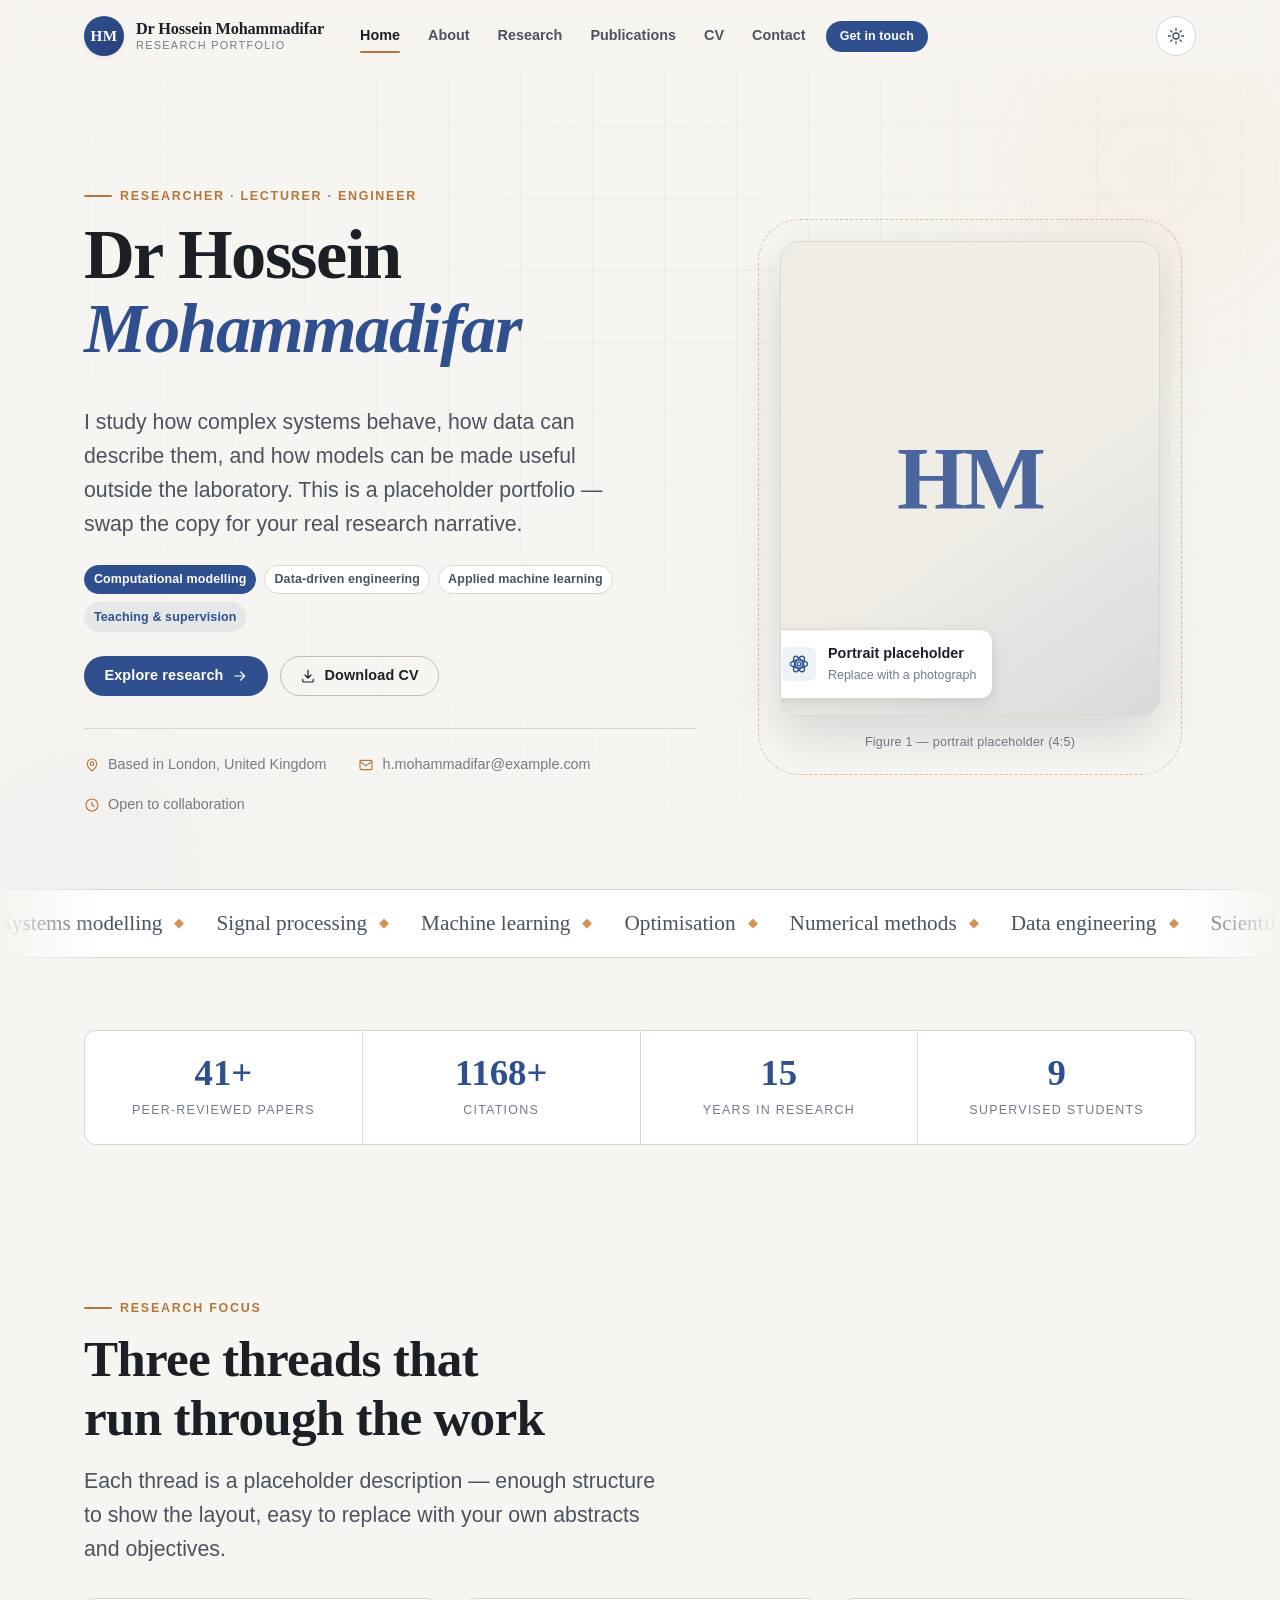
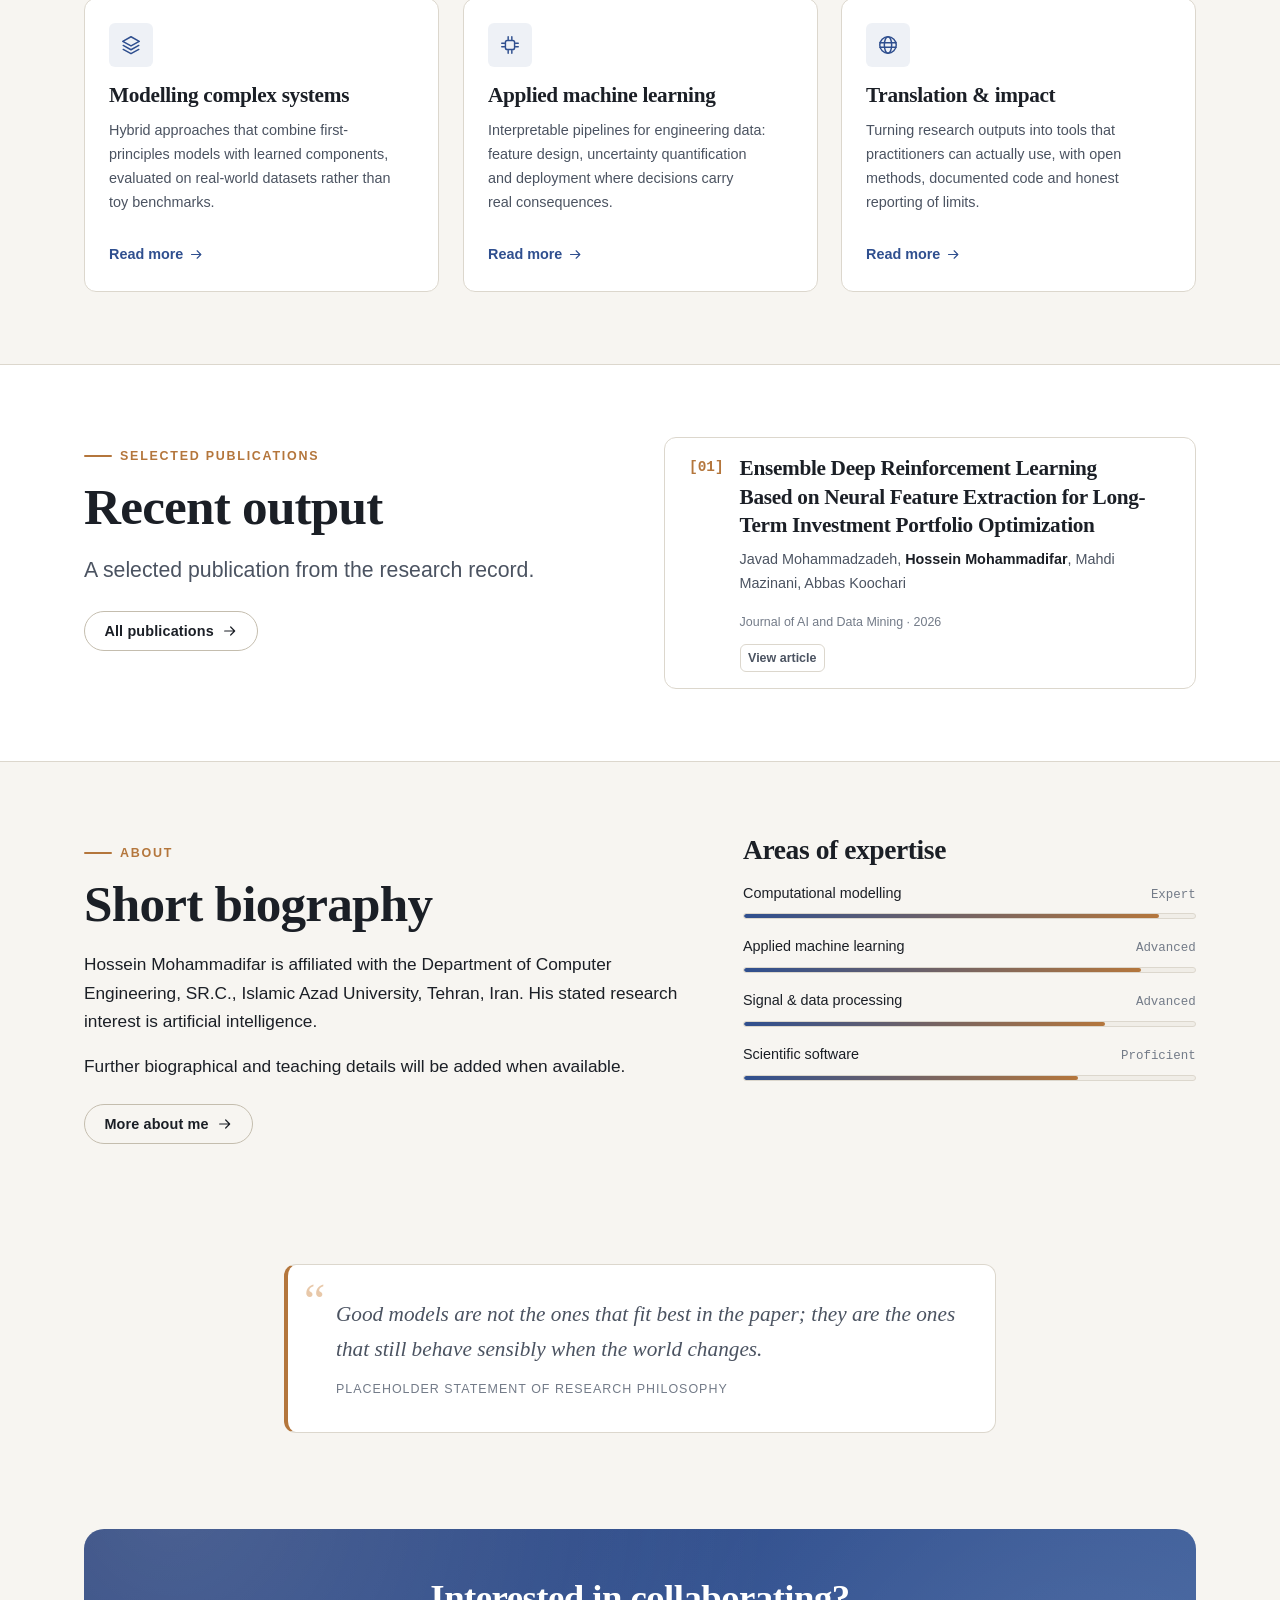
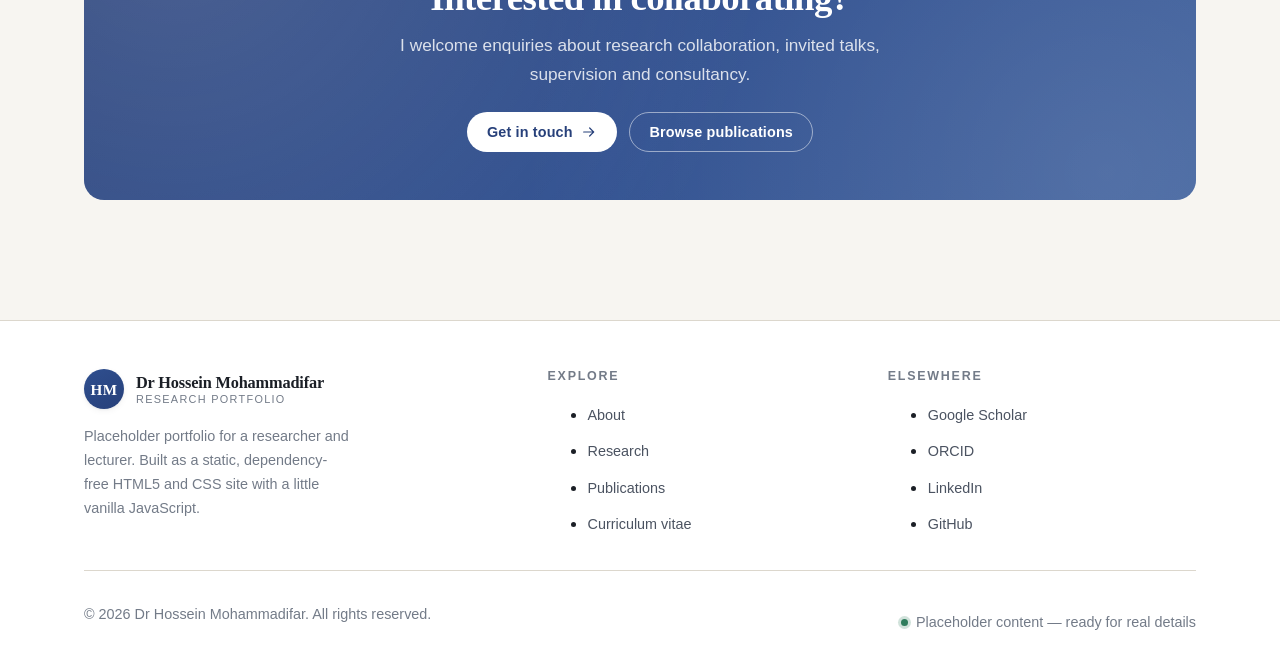
==== commit 125133f5: "Add supplied academic profile details Co-authored-by: arena-agent <297053741+arena-agent@users.norep" ====
--- a/index.html
+++ b/index.html
@@ -211,8 +211,7 @@
             <p class="eyebrow">Selected publications</p>
             <h2>Recent output</h2>
             <p class="lead" style="margin-top: var(--sp-4); margin-bottom: var(--sp-5);">
-              A short selection from the publication list. Every entry below is
-              placeholder data used to demonstrate the layout.
+              A selected publication from the research record.
             </p>
             <a class="btn btn--ghost" href="publications.html">All publications <svg viewBox="0 0 24 24" fill="none" stroke="currentColor" stroke-width="1.8" aria-hidden="true" focusable="false"><path d="M4 12h15M13 6l6 6-6 6" stroke-linecap="round" stroke-linejoin="round"/></svg></a>
           </div>
@@ -221,29 +220,10 @@
             <li class="pub" data-pub-type="journal">
               <span class="pub__num" aria-hidden="true"></span>
               <div>
-                <h3 class="pub__title">A placeholder title for a journal article on
-                data-driven modelling of dynamic systems</h3>
-                <p class="pub__authors"><em>H. Mohammadifar</em>, A. Coauthor, B. Coauthor</p>
-                <p class="pub__venue">Journal of Placeholder Studies, 2025 &middot; <span class="tag">Peer reviewed</span></p>
-              </div>
-            </li>
-            <li class="pub" data-pub-type="conference">
-              <span class="pub__num" aria-hidden="true"></span>
-              <div>
-                <h3 class="pub__title">Placeholder conference paper on interpretable
-                models for engineering decision support</h3>
-                <p class="pub__authors"><em>H. Mohammadifar</em>, C. Coauthor</p>
-                <p class="pub__venue">Proceedings of the International Conference on
-                Placeholders, 2024 &middot; <span class="tag">Oral</span></p>
-              </div>
-            </li>
-            <li class="pub" data-pub-type="preprint">
-              <span class="pub__num" aria-hidden="true"></span>
-              <div>
-                <h3 class="pub__title">Placeholder preprint: uncertainty quantification
-                in hybrid simulation models</h3>
-                <p class="pub__authors"><em>H. Mohammadifar</em>, D. Coauthor</p>
-                <p class="pub__venue">arXiv preprint (placeholder identifier) &middot; <span class="tag">Open access</span></p>
+                <h3 class="pub__title">Ensemble Deep Reinforcement Learning Based on Neural Feature Extraction for Long-Term Investment Portfolio Optimization</h3>
+                <p class="pub__authors">Javad Mohammadzadeh, <em>Hossein Mohammadifar</em>, Mahdi Mazinani, Abbas Koochari</p>
+                <p class="pub__venue">Journal of AI and Data Mining &middot; 2026</p>
+                <div class="pub__links"><a href="https://jad.shahroodut.ac.ir/article_3978.html">View article</a></div>
               </div>
             </li>
           </ul>
@@ -258,15 +238,12 @@
             <p class="eyebrow">About</p>
             <h2>Short biography</h2>
             <p style="margin-top: var(--sp-4);">
-              Dr Hossein Mohammadifar is a placeholder researcher and lecturer whose
-              work sits between engineering, computation and data. The biography on
-              this site is intentionally generic: replace it with a factual account of
-              education, appointments and research interests.
+              Hossein Mohammadifar is affiliated with the Department of Computer Engineering,
+              SR.C., Islamic Azad University, Tehran, Iran. His stated research interest
+              is artificial intelligence.
             </p>
             <p>
-              Teaching runs alongside the research — from foundational methods to
-              advanced electives — with an emphasis on reproducible practice and clear
-              communication. Add the specifics of your own teaching portfolio here.
+              Further biographical and teaching details will be added when available.
             </p>
             <div class="btn-row" style="margin-top: var(--sp-5);">
               <a class="btn btn--ghost" href="about.html">More about me <svg viewBox="0 0 24 24" fill="none" stroke="currentColor" stroke-width="1.8" aria-hidden="true" focusable="false"><path d="M4 12h15M13 6l6 6-6 6" stroke-linecap="round" stroke-linejoin="round"/></svg></a>
@@ -350,9 +327,9 @@
         <div class="footer-col">
           <h2>Elsewhere</h2>
           <ul>
-            <li><a href="#" data-placeholder-link="Placeholder — add Google Scholar URL">Google Scholar</a></li>
-            <li><a href="#" data-placeholder-link="Placeholder — add ORCID URL">ORCID</a></li>
-            <li><a href="#" data-placeholder-link="Placeholder — add LinkedIn URL">LinkedIn</a></li>
+            <li><a href="https://scholar.google.com/citations?user=Jom6zvgAAAAJ&amp;hl=en">Google Scholar</a></li>
+            <li><a href="https://orcid.org/0009-0006-0450-6860">ORCID</a></li>
+            <li><a href="https://www.linkedin.com/in/Hossein-Mohammadifar-ir27/">LinkedIn</a></li>
             <li><a href="#" data-placeholder-link="Placeholder — add GitHub URL">GitHub</a></li>
           </ul>
         </div>
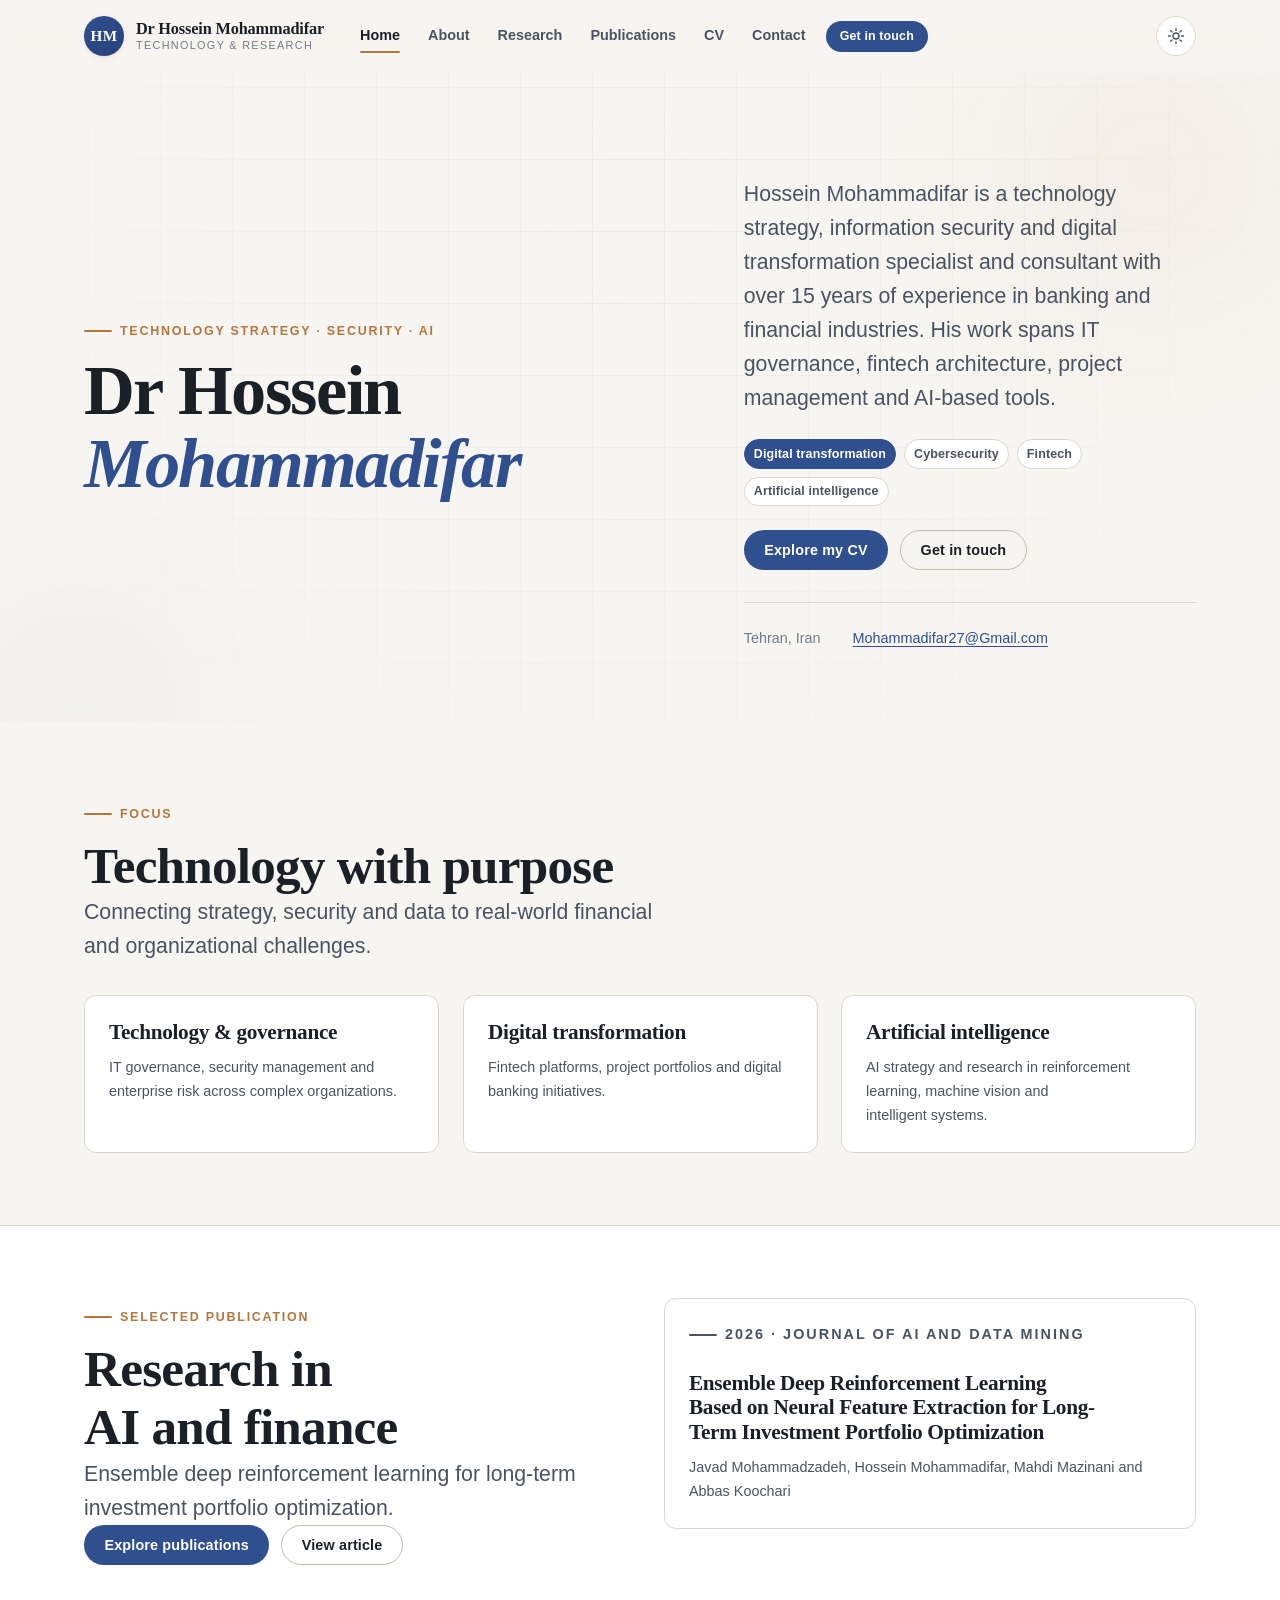
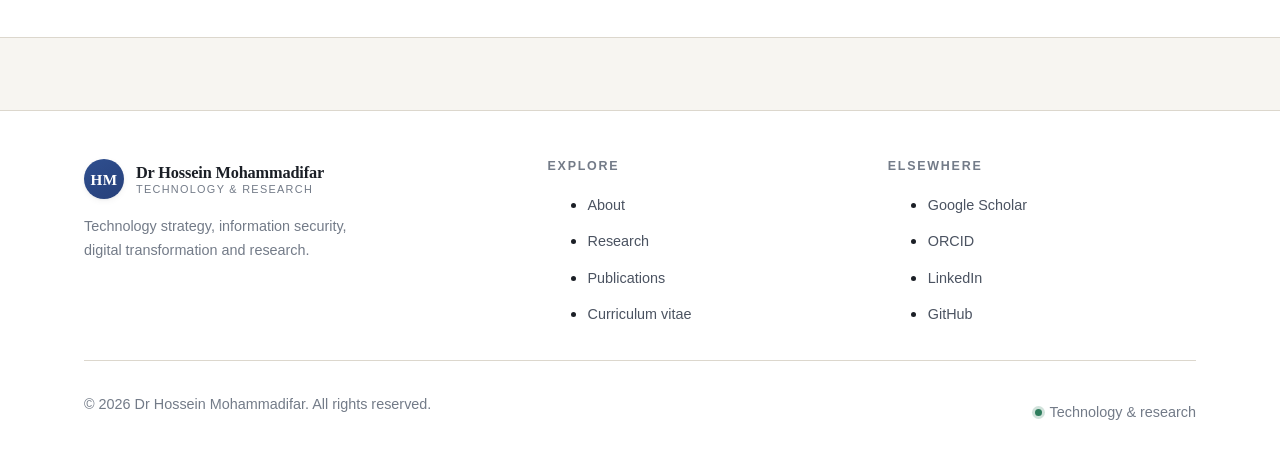
==== commit 2bd2e5d0: "Replace portfolio placeholders with CV details Co-authored-by: arena-agent <297053741+arena-agent@us" ====
--- a/index.html
+++ b/index.html
@@ -1,352 +1,320 @@
-<!DOCTYPE html>
+<!doctype html>
 <html lang="en-GB" class="no-js" data-page="home">
-<head>
-  <meta charset="utf-8">
-  <meta name="viewport" content="width=device-width, initial-scale=1">
-  <title>Dr Hossein Mohammadifar — Research Portfolio</title>
-  <meta name="description" content="Placeholder portfolio for Dr Hossein Mohammadifar: research themes, publications, CV and contact details.">
-  <meta name="author" content="Dr Hossein Mohammadifar">
-  <meta name="theme-color" content="#f7f5f1">
-  <meta property="og:type" content="website">
-  <meta property="og:title" content="Dr Hossein Mohammadifar — Research Portfolio">
-  <meta property="og:description" content="Placeholder portfolio for Dr Hossein Mohammadifar: research themes, publications, CV and contact details.">
-  <meta property="og:site_name" content="Dr Hossein Mohammadifar">
-  <meta name="twitter:card" content="summary_large_image">
-  <link rel="icon" href="assets/img/favicon.svg" type="image/svg+xml">
-  <link rel="preload" href="assets/css/base.css" as="style">
-  <link rel="stylesheet" href="assets/css/base.css">
-  <link rel="stylesheet" href="assets/css/layout.css">
-  <link rel="stylesheet" href="assets/css/components.css">
-  <link rel="stylesheet" href="assets/css/print.css" media="print">
-  <script>document.documentElement.classList.remove("no-js");</script>
-  <script src="assets/js/animations.js" defer></script>
-  <script src="assets/js/interactions.js" defer></script>
-  <script src="assets/js/main.js" defer></script>
-</head>
-<body>
-  <a class="skip-link" href="#main">Skip to main content</a>
-  <div class="progress-bar" data-progress aria-hidden="true"></div>
-  <div class="cursor-glow" data-cursor-glow aria-hidden="true"></div>
-  <header class="site-header" data-header>
-    <div class="container site-header__inner">
-      <a class="brand" href="index.html">
-        <span class="brand__mark" aria-hidden="true">HM</span>
-        <span class="brand__text">
-          <span class="brand__name">Dr&nbsp;Hossein Mohammadifar</span>
-          <span class="brand__role">Research portfolio</span>
-        </span>
-      </a>
-
-      <nav class="nav" id="primary-nav" data-nav aria-label="Primary">
-        <ul class="nav__list">
-          <li><a class="nav__link" href="index.html" aria-current="page">Home</a></li>
-          <li><a class="nav__link" href="about.html">About</a></li>
-          <li><a class="nav__link" href="research.html">Research</a></li>
-          <li><a class="nav__link" href="publications.html">Publications</a></li>
-          <li><a class="nav__link" href="cv.html">CV</a></li>
-          <li><a class="nav__link" href="contact.html">Contact</a></li>
-        </ul>
-        <div class="nav__cta">
-          <a class="btn btn--sm" href="contact.html">Get in touch</a>
-        </div>
-      </nav>
-
-      <div class="header-actions">
-        <button class="icon-btn theme-toggle" type="button" data-theme-toggle aria-pressed="false" aria-label="Switch to dark theme" title="Dark theme">
-          <svg class="icon-sun" viewBox="0 0 24 24" fill="none" stroke="currentColor" stroke-width="1.8" aria-hidden="true" focusable="false"><circle cx="12" cy="12" r="4"/><path d="M12 2v2.5M12 19.5V22M2 12h2.5M19.5 12H22M4.9 4.9l1.8 1.8M17.3 17.3l1.8 1.8M19.1 4.9l-1.8 1.8M6.7 17.3l-1.8 1.8" stroke-linecap="round"/></svg>
-          <svg class="icon-moon" viewBox="0 0 24 24" fill="none" stroke="currentColor" stroke-width="1.8" aria-hidden="true" focusable="false"><path d="M20 14.5A8.5 8.5 0 0 1 9.5 4a8.5 8.5 0 1 0 10.5 10.5Z" stroke-linejoin="round"/></svg>
-        </button>
-        <button class="icon-btn nav-toggle" type="button" data-nav-toggle aria-expanded="false" aria-controls="primary-nav" aria-label="Toggle navigation menu">
-          <span class="nav-toggle__bars" aria-hidden="true"><span></span><span></span><span></span></span>
-        </button>
+  <head>
+    <meta charset="utf-8" />
+    <meta name="viewport" content="width=device-width, initial-scale=1" />
+    <title>Dr Hossein Mohammadifar — Research Portfolio</title>
+    <meta
+      name="description"
+      content="Hossein Mohammadifar — technology strategy, information security, digital transformation and artificial intelligence."
+    />
+    <meta name="author" content="Dr Hossein Mohammadifar" />
+    <meta name="theme-color" content="#f7f5f1" />
+    <meta property="og:type" content="website" />
+    <meta
+      property="og:title"
+      content="Dr Hossein Mohammadifar — Research Portfolio"
+    />
+    <meta
+      property="og:description"
+      content="Hossein Mohammadifar — technology strategy, information security, digital transformation and artificial intelligence."
+    />
+    <meta property="og:site_name" content="Dr Hossein Mohammadifar" />
+    <meta name="twitter:card" content="summary_large_image" />
+    <link rel="icon" href="assets/img/favicon.svg" type="image/svg+xml" />
+    <link rel="preload" href="assets/css/base.css" as="style" />
+    <link rel="stylesheet" href="assets/css/base.css" />
+    <link rel="stylesheet" href="assets/css/layout.css" />
+    <link rel="stylesheet" href="assets/css/components.css" />
+    <link rel="stylesheet" href="assets/css/print.css" media="print" />
+    <script>
+      document.documentElement.classList.remove("no-js");
+    </script>
+    <script src="assets/js/animations.js" defer></script>
+    <script src="assets/js/interactions.js" defer></script>
+    <script src="assets/js/main.js" defer></script>
+  </head>
+  <body>
+    <a class="skip-link" href="#main">Skip to main content</a>
+    <div class="progress-bar" data-progress aria-hidden="true"></div>
+    <div class="cursor-glow" data-cursor-glow aria-hidden="true"></div>
+    <header class="site-header" data-header>
+      <div class="container site-header__inner">
+        <a class="brand" href="index.html">
+          <span class="brand__mark" aria-hidden="true">HM</span>
+          <span class="brand__text">
+            <span class="brand__name">Dr&nbsp;Hossein Mohammadifar</span>
+            <span class="brand__role">Technology &amp; research</span>
+          </span>
+        </a>
+
+        <nav class="nav" id="primary-nav" data-nav aria-label="Primary">
+          <ul class="nav__list">
+            <li>
+              <a class="nav__link" href="index.html" aria-current="page"
+                >Home</a
+              >
+            </li>
+            <li><a class="nav__link" href="about.html">About</a></li>
+            <li><a class="nav__link" href="research.html">Research</a></li>
+            <li>
+              <a class="nav__link" href="publications.html">Publications</a>
+            </li>
+            <li><a class="nav__link" href="cv.html">CV</a></li>
+            <li><a class="nav__link" href="contact.html">Contact</a></li>
+          </ul>
+          <div class="nav__cta">
+            <a class="btn btn--sm" href="contact.html">Get in touch</a>
+          </div>
+        </nav>
+
+        <div class="header-actions">
+          <button
+            class="icon-btn theme-toggle"
+            type="button"
+            data-theme-toggle
+            aria-pressed="false"
+            aria-label="Switch to dark theme"
+            title="Dark theme"
+          >
+            <svg
+              class="icon-sun"
+              viewBox="0 0 24 24"
+              fill="none"
+              stroke="currentColor"
+              stroke-width="1.8"
+              aria-hidden="true"
+              focusable="false"
+            >
+              <circle cx="12" cy="12" r="4" />
+              <path
+                d="M12 2v2.5M12 19.5V22M2 12h2.5M19.5 12H22M4.9 4.9l1.8 1.8M17.3 17.3l1.8 1.8M19.1 4.9l-1.8 1.8M6.7 17.3l-1.8 1.8"
+                stroke-linecap="round"
+              />
+            </svg>
+            <svg
+              class="icon-moon"
+              viewBox="0 0 24 24"
+              fill="none"
+              stroke="currentColor"
+              stroke-width="1.8"
+              aria-hidden="true"
+              focusable="false"
+            >
+              <path
+                d="M20 14.5A8.5 8.5 0 0 1 9.5 4a8.5 8.5 0 1 0 10.5 10.5Z"
+                stroke-linejoin="round"
+              />
+            </svg>
+          </button>
+          <button
+            class="icon-btn nav-toggle"
+            type="button"
+            data-nav-toggle
+            aria-expanded="false"
+            aria-controls="primary-nav"
+            aria-label="Toggle navigation menu"
+          >
+            <span class="nav-toggle__bars" aria-hidden="true"
+              ><span></span><span></span><span></span
+            ></span>
+          </button>
+        </div>
       </div>
-    </div>
-  </header>
-  <main id="main">
-    <section class="hero">
-      <div class="hero__bg" aria-hidden="true">
-        <div class="hero__grid-lines"></div>
-        <div class="hero__orb hero__orb--1"></div>
-        <div class="hero__orb hero__orb--2"></div>
+    </header>
+    <main id="main">
+      <section class="hero">
+        <div class="hero__bg" aria-hidden="true">
+          <div class="hero__grid-lines"></div>
+          <div class="hero__orb hero__orb--1"></div>
+          <div class="hero__orb hero__orb--2"></div>
+        </div>
+        <div class="container hero__inner hero__inner--profile">
+          <div class="hero__intro">
+            <p class="eyebrow">
+              Technology strategy &middot; Security &middot; AI
+            </p>
+            <h1 class="hero__title">
+              <span data-split-text>Dr Hossein</span
+              ><span class="hero__title-accent" data-split-text
+                >Mohammadifar</span
+              >
+            </h1>
+          </div>
+          <div class="hero__body">
+            <p class="lead hero__lede">
+              Hossein Mohammadifar is a technology strategy, information
+              security and digital transformation specialist and consultant with
+              over 15 years of experience in banking and financial industries.
+              His work spans IT governance, fintech architecture, project
+              management and AI-based tools.
+            </p>
+            <div class="hero__roles tag-row">
+              <span class="tag tag--solid">Digital transformation</span
+              ><span class="tag">Cybersecurity</span
+              ><span class="tag">Fintech</span
+              ><span class="tag">Artificial intelligence</span>
+            </div>
+            <div class="btn-row">
+              <a class="btn" href="cv.html">Explore my CV</a
+              ><a class="btn btn--ghost" href="contact.html">Get in touch</a>
+            </div>
+            <div class="hero__meta">
+              <span class="hero__meta-item">Tehran, Iran</span
+              ><span class="hero__meta-item"
+                ><a href="mailto:Mohammadifar27@Gmail.com"
+                  >Mohammadifar27@Gmail.com</a
+                ></span
+              >
+            </div>
+          </div>
+        </div>
+      </section>
+      <section class="section">
+        <div class="container">
+          <div class="section__head">
+            <p class="eyebrow">Focus</p>
+            <h2>Technology with purpose</h2>
+            <p class="lead">
+              Connecting strategy, security and data to real-world financial and
+              organizational challenges.
+            </p>
+          </div>
+          <div class="grid grid--3">
+            <article class="card reveal">
+              <h3>Technology &amp; governance</h3>
+              <p>
+                IT governance, security management and enterprise risk across
+                complex organizations.
+              </p>
+            </article>
+            <article class="card reveal">
+              <h3>Digital transformation</h3>
+              <p>
+                Fintech platforms, project portfolios and digital banking
+                initiatives.
+              </p>
+            </article>
+            <article class="card reveal">
+              <h3>Artificial intelligence</h3>
+              <p>
+                AI strategy and research in reinforcement learning, machine
+                vision and intelligent systems.
+              </p>
+            </article>
+          </div>
+        </div>
+      </section>
+      <section class="section section--alt">
+        <div class="container">
+          <div class="split">
+            <div>
+              <p class="eyebrow">Selected publication</p>
+              <h2>Research in AI and finance</h2>
+              <p class="lead">
+                Ensemble deep reinforcement learning for long-term investment
+                portfolio optimization.
+              </p>
+              <div class="btn-row">
+                <a class="btn" href="publications.html">Explore publications</a
+                ><a
+                  class="btn btn--ghost"
+                  href="https://jad.shahroodut.ac.ir/article_3978.html"
+                  >View article</a
+                >
+              </div>
+            </div>
+            <div class="card">
+              <p class="eyebrow">2026 &middot; Journal of AI and Data Mining</p>
+              <h3>
+                Ensemble Deep Reinforcement Learning Based on Neural Feature
+                Extraction for Long-Term Investment Portfolio Optimization
+              </h3>
+              <p>
+                Javad Mohammadzadeh, Hossein Mohammadifar, Mahdi Mazinani and
+                Abbas Koochari
+              </p>
+            </div>
+          </div>
+        </div>
+      </section>
+    </main>
+
+    <footer class="site-footer">
+      <div class="container">
+        <div class="footer-grid">
+          <div class="footer-brand">
+            <a class="brand" href="index.html">
+              <span class="brand__mark" aria-hidden="true">HM</span>
+              <span class="brand__text">
+                <span class="brand__name">Dr&nbsp;Hossein Mohammadifar</span>
+                <span class="brand__role">Technology &amp; research</span>
+              </span>
+            </a>
+            <p>
+              Technology strategy, information security, digital transformation
+              and research.
+            </p>
+          </div>
+
+          <div class="footer-col">
+            <h2>Explore</h2>
+            <ul>
+              <li><a href="about.html">About</a></li>
+              <li><a href="research.html">Research</a></li>
+              <li><a href="publications.html">Publications</a></li>
+              <li><a href="cv.html">Curriculum vitae</a></li>
+            </ul>
+          </div>
+
+          <div class="footer-col">
+            <h2>Elsewhere</h2>
+            <ul>
+              <li>
+                <a
+                  href="https://scholar.google.com/citations?user=Jom6zvgAAAAJ&amp;hl=en"
+                  >Google Scholar</a
+                >
+              </li>
+              <li><a href="https://orcid.org/0009-0006-0450-6860">ORCID</a></li>
+              <li>
+                <a href="https://www.linkedin.com/in/Hossein-Mohammadifar-ir27/"
+                  >LinkedIn</a
+                >
+              </li>
+              <li><a href="https://github.com/hmohammadifar">GitHub</a></li>
+            </ul>
+          </div>
+        </div>
+
+        <div class="footer-bottom">
+          <p>
+            &copy; <span data-year>2026</span> Dr Hossein Mohammadifar. All
+            rights reserved.
+          </p>
+          <p class="footer-bottom__note">
+            <span class="footer-bottom__dot" aria-hidden="true"></span>
+            Technology &amp; research
+          </p>
+        </div>
       </div>
-
-      <div class="container hero__inner">
-        <div class="hero__intro">
-          <p class="eyebrow">Researcher &middot; Lecturer &middot; Engineer</p>
-          <h1 class="hero__title">
-            <span data-split-text>Dr Hossein</span>
-            <span class="hero__title-accent" data-split-text>Mohammadifar</span>
-          </h1>
-        </div>
-
-        <div class="hero__body">
-          <p class="lead hero__lede">
-            I study how complex systems behave, how data can describe them, and how
-            models can be made useful outside the laboratory. This is a placeholder
-            portfolio — swap the copy for your real research narrative.
-          </p>
-
-          <div class="hero__roles tag-row">
-            <span class="tag tag--solid">Computational modelling</span>
-            <span class="tag">Data-driven engineering</span>
-            <span class="tag">Applied machine learning</span>
-            <span class="tag tag--soft">Teaching &amp; supervision</span>
-          </div>
-
-          <div class="btn-row">
-            <a class="btn" href="research.html">Explore research <svg viewBox="0 0 24 24" fill="none" stroke="currentColor" stroke-width="1.8" aria-hidden="true" focusable="false"><path d="M4 12h15M13 6l6 6-6 6" stroke-linecap="round" stroke-linejoin="round"/></svg></a>
-            <a class="btn btn--ghost" href="cv.html"><svg viewBox="0 0 24 24" fill="none" stroke="currentColor" stroke-width="1.8" aria-hidden="true" focusable="false"><path d="M12 3v12m0 0 4.5-4.5M12 15l-4.5-4.5" stroke-linecap="round" stroke-linejoin="round"/><path d="M4 17v2a2 2 0 0 0 2 2h12a2 2 0 0 0 2-2v-2" stroke-linecap="round"/></svg> Download CV</a>
-          </div>
-
-          <div class="hero__meta">
-            <span class="hero__meta-item"><svg viewBox="0 0 24 24" fill="none" stroke="currentColor" stroke-width="1.7" aria-hidden="true" focusable="false"><path d="M12 21s7-5.6 7-11a7 7 0 1 0-14 0c0 5.4 7 11 7 11Z" stroke-linejoin="round"/><circle cx="12" cy="10" r="2.6"/></svg> Based in London, United Kingdom</span>
-            <span class="hero__meta-item"><svg viewBox="0 0 24 24" fill="none" stroke="currentColor" stroke-width="1.7" aria-hidden="true" focusable="false"><rect x="3" y="5" width="18" height="14" rx="2"/><path d="m3.5 7 8.5 6 8.5-6" stroke-linecap="round" stroke-linejoin="round"/></svg> h.mohammadifar@example.com</span>
-            <span class="hero__meta-item"><svg viewBox="0 0 24 24" fill="none" stroke="currentColor" stroke-width="1.7" aria-hidden="true" focusable="false"><circle cx="12" cy="12" r="9"/><path d="M12 7.5V12l3 2" stroke-linecap="round" stroke-linejoin="round"/></svg> Open to collaboration</span>
-          </div>
-        </div>
-
-        <figure class="portrait reveal reveal--scale" style="margin:0">
-          <div class="portrait__ring" aria-hidden="true"></div>
-          <div class="portrait__frame" data-tilt="7">
-            <span class="portrait__monogram" aria-hidden="true">HM</span>
-            <span class="visually-hidden">Portrait placeholder for Dr Hossein Mohammadifar</span>
-            <div class="portrait__card">
-              <span class="card__icon" aria-hidden="true" style="width:34px;height:34px;margin:0"><svg viewBox="0 0 24 24" fill="none" stroke="currentColor" stroke-width="1.5" aria-hidden="true" focusable="false"><circle cx="12" cy="12" r="2"/><ellipse cx="12" cy="12" rx="9.5" ry="4.2"/><ellipse cx="12" cy="12" rx="9.5" ry="4.2" transform="rotate(60 12 12)"/><ellipse cx="12" cy="12" rx="9.5" ry="4.2" transform="rotate(120 12 12)"/></svg></span>
-              <span>
-                <strong>Portrait placeholder</strong>
-                <span class="muted">Replace with a photograph</span>
-              </span>
-            </div>
-          </div>
-          <figcaption class="portrait__caption">Figure&nbsp;1 — portrait placeholder (4:5)</figcaption>
-        </figure>
-      </div>
-    </section>
-
-    <div class="marquee" aria-hidden="true">
-      <div class="marquee__track" data-marquee>
-        <span class="marquee__item">Systems modelling</span>
-        <span class="marquee__item">Signal processing</span>
-        <span class="marquee__item">Machine learning</span>
-        <span class="marquee__item">Optimisation</span>
-        <span class="marquee__item">Numerical methods</span>
-        <span class="marquee__item">Data engineering</span>
-        <span class="marquee__item">Scientific computing</span>
-        <span class="marquee__item">Reproducible research</span>
-      </div>
-    </div>
-
-    <section class="section">
-      <div class="container">
-        <div class="stats reveal">
-          <div class="stat">
-            <span class="stat__value" data-count="42" data-suffix="+">42+</span>
-            <span class="stat__label">Peer-reviewed papers</span>
-          </div>
-          <div class="stat">
-            <span class="stat__value" data-count="1200" data-suffix="+">1200+</span>
-            <span class="stat__label">Citations</span>
-          </div>
-          <div class="stat">
-            <span class="stat__value" data-count="15" data-suffix="">15</span>
-            <span class="stat__label">Years in research</span>
-          </div>
-          <div class="stat">
-            <span class="stat__value" data-count="9" data-suffix="">9</span>
-            <span class="stat__label">Supervised students</span>
-          </div>
-        </div>
-      </div>
-    </section>
-
-    <section class="section" id="focus">
-      <div class="container">
-        <div class="section__head reveal">
-          <p class="eyebrow">Research focus</p>
-          <h2>Three threads that run through the work</h2>
-          <p class="lead" style="margin-top: var(--sp-4);">
-            Each thread is a placeholder description — enough structure to show the
-            layout, easy to replace with your own abstracts and objectives.
-          </p>
-        </div>
-
-        <div class="grid grid--3">
-          <article class="card card--spotlight reveal">
-            <span class="card__icon" aria-hidden="true"><svg viewBox="0 0 24 24" fill="none" stroke="currentColor" stroke-width="1.6" aria-hidden="true" focusable="false"><path d="m12 3 9 5-9 5-9-5 9-5Z" stroke-linejoin="round"/><path d="m3.5 12.5 8.5 4.7 8.5-4.7M3.5 16.8 12 21.5l8.5-4.7" stroke-linecap="round" stroke-linejoin="round"/></svg></span>
-            <h3>Modelling complex systems</h3>
-            <p>Hybrid approaches that combine first-principles models with learned
-            components, evaluated on real-world datasets rather than toy benchmarks.</p>
-            <div class="card__footer">
-              <a class="link-arrow" href="research.html">Read more <svg viewBox="0 0 24 24" fill="none" stroke="currentColor" stroke-width="1.8" aria-hidden="true" focusable="false"><path d="M4 12h15M13 6l6 6-6 6" stroke-linecap="round" stroke-linejoin="round"/></svg></a>
-            </div>
-          </article>
-
-          <article class="card card--spotlight reveal" style="--reveal-delay: 90ms">
-            <span class="card__icon" aria-hidden="true"><svg viewBox="0 0 24 24" fill="none" stroke="currentColor" stroke-width="1.6" aria-hidden="true" focusable="false"><rect x="7" y="7" width="10" height="10" rx="2"/><path d="M10 3v3M14 3v3M10 18v3M14 18v3M3 10h3M3 14h3M18 10h3M18 14h3" stroke-linecap="round"/></svg></span>
-            <h3>Applied machine learning</h3>
-            <p>Interpretable pipelines for engineering data: feature design, uncertainty
-            quantification and deployment where decisions carry real consequences.</p>
-            <div class="card__footer">
-              <a class="link-arrow" href="research.html">Read more <svg viewBox="0 0 24 24" fill="none" stroke="currentColor" stroke-width="1.8" aria-hidden="true" focusable="false"><path d="M4 12h15M13 6l6 6-6 6" stroke-linecap="round" stroke-linejoin="round"/></svg></a>
-            </div>
-          </article>
-
-          <article class="card card--spotlight reveal" style="--reveal-delay: 180ms">
-            <span class="card__icon" aria-hidden="true"><svg viewBox="0 0 24 24" fill="none" stroke="currentColor" stroke-width="1.6" aria-hidden="true" focusable="false"><circle cx="12" cy="12" r="9"/><path d="M3.2 9.5h17.6M3.2 14.5h17.6" stroke-linecap="round"/><ellipse cx="12" cy="12" rx="4" ry="9"/></svg></span>
-            <h3>Translation &amp; impact</h3>
-            <p>Turning research outputs into tools that practitioners can actually use,
-            with open methods, documented code and honest reporting of limits.</p>
-            <div class="card__footer">
-              <a class="link-arrow" href="research.html">Read more <svg viewBox="0 0 24 24" fill="none" stroke="currentColor" stroke-width="1.8" aria-hidden="true" focusable="false"><path d="M4 12h15M13 6l6 6-6 6" stroke-linecap="round" stroke-linejoin="round"/></svg></a>
-            </div>
-          </article>
-        </div>
-      </div>
-    </section>
-
-    <section class="section section--alt">
-      <div class="container">
-        <div class="split">
-          <div class="reveal reveal--left">
-            <p class="eyebrow">Selected publications</p>
-            <h2>Recent output</h2>
-            <p class="lead" style="margin-top: var(--sp-4); margin-bottom: var(--sp-5);">
-              A selected publication from the research record.
-            </p>
-            <a class="btn btn--ghost" href="publications.html">All publications <svg viewBox="0 0 24 24" fill="none" stroke="currentColor" stroke-width="1.8" aria-hidden="true" focusable="false"><path d="M4 12h15M13 6l6 6-6 6" stroke-linecap="round" stroke-linejoin="round"/></svg></a>
-          </div>
-
-          <ul class="pub-list reveal reveal--right">
-            <li class="pub" data-pub-type="journal">
-              <span class="pub__num" aria-hidden="true"></span>
-              <div>
-                <h3 class="pub__title">Ensemble Deep Reinforcement Learning Based on Neural Feature Extraction for Long-Term Investment Portfolio Optimization</h3>
-                <p class="pub__authors">Javad Mohammadzadeh, <em>Hossein Mohammadifar</em>, Mahdi Mazinani, Abbas Koochari</p>
-                <p class="pub__venue">Journal of AI and Data Mining &middot; 2026</p>
-                <div class="pub__links"><a href="https://jad.shahroodut.ac.ir/article_3978.html">View article</a></div>
-              </div>
-            </li>
-          </ul>
-        </div>
-      </div>
-    </section>
-
-    <section class="section">
-      <div class="container">
-        <div class="split split--wide-left">
-          <div class="reveal">
-            <p class="eyebrow">About</p>
-            <h2>Short biography</h2>
-            <p style="margin-top: var(--sp-4);">
-              Hossein Mohammadifar is affiliated with the Department of Computer Engineering,
-              SR.C., Islamic Azad University, Tehran, Iran. His stated research interest
-              is artificial intelligence.
-            </p>
-            <p>
-              Further biographical and teaching details will be added when available.
-            </p>
-            <div class="btn-row" style="margin-top: var(--sp-5);">
-              <a class="btn btn--ghost" href="about.html">More about me <svg viewBox="0 0 24 24" fill="none" stroke="currentColor" stroke-width="1.8" aria-hidden="true" focusable="false"><path d="M4 12h15M13 6l6 6-6 6" stroke-linecap="round" stroke-linejoin="round"/></svg></a>
-            </div>
-          </div>
-
-          <div class="reveal reveal--right">
-            <h3 style="margin-bottom: var(--sp-4);">Areas of expertise</h3>
-            <div class="skill" style="--level: 92%">
-              <div class="skill__head"><span>Computational modelling</span><span>Expert</span></div>
-              <div class="skill__track"><div class="skill__fill"></div></div>
-            </div>
-            <div class="skill" style="--level: 88%">
-              <div class="skill__head"><span>Applied machine learning</span><span>Advanced</span></div>
-              <div class="skill__track"><div class="skill__fill"></div></div>
-            </div>
-            <div class="skill" style="--level: 80%">
-              <div class="skill__head"><span>Signal &amp; data processing</span><span>Advanced</span></div>
-              <div class="skill__track"><div class="skill__fill"></div></div>
-            </div>
-            <div class="skill" style="--level: 74%">
-              <div class="skill__head"><span>Scientific software</span><span>Proficient</span></div>
-              <div class="skill__track"><div class="skill__fill"></div></div>
-            </div>
-          </div>
-        </div>
-      </div>
-    </section>
-
-    <section class="section section--tight">
-      <div class="container container--narrow">
-        <div class="callout reveal">
-          <span class="callout__mark" aria-hidden="true">&ldquo;</span>
-          <p>Good models are not the ones that fit best in the paper; they are the ones
-          that still behave sensibly when the world changes.</p>
-          <cite>Placeholder statement of research philosophy</cite>
-        </div>
-      </div>
-    </section>
-
-    <section class="section section--tight">
-      <div class="container">
-        <div class="cta-band reveal">
-          <h2>Interested in collaborating?</h2>
-          <p>I welcome enquiries about research collaboration, invited talks, supervision and consultancy.</p>
-          <div class="btn-row" style="justify-content: center;">
-            <a class="btn btn--accent" href="contact.html">Get in touch <svg viewBox="0 0 24 24" fill="none" stroke="currentColor" stroke-width="1.8" aria-hidden="true" focusable="false"><path d="M4 12h15M13 6l6 6-6 6" stroke-linecap="round" stroke-linejoin="round"/></svg></a>
-            <a class="btn btn--ghost" href="publications.html">Browse publications</a>
-          </div>
-        </div>
-      </div>
-    </section>
-
-  </main>
-
-  <footer class="site-footer">
-    <div class="container">
-      <div class="footer-grid">
-        <div class="footer-brand">
-          <a class="brand" href="index.html">
-            <span class="brand__mark" aria-hidden="true">HM</span>
-            <span class="brand__text">
-              <span class="brand__name">Dr&nbsp;Hossein Mohammadifar</span>
-              <span class="brand__role">Research portfolio</span>
-            </span>
-          </a>
-          <p>Placeholder portfolio for a researcher and lecturer. Built as a static,
-          dependency-free HTML5 and CSS site with a little vanilla JavaScript.</p>
-        </div>
-
-        <div class="footer-col">
-          <h2>Explore</h2>
-          <ul>
-            <li><a href="about.html">About</a></li>
-            <li><a href="research.html">Research</a></li>
-            <li><a href="publications.html">Publications</a></li>
-            <li><a href="cv.html">Curriculum vitae</a></li>
-          </ul>
-        </div>
-
-        <div class="footer-col">
-          <h2>Elsewhere</h2>
-          <ul>
-            <li><a href="https://scholar.google.com/citations?user=Jom6zvgAAAAJ&amp;hl=en">Google Scholar</a></li>
-            <li><a href="https://orcid.org/0009-0006-0450-6860">ORCID</a></li>
-            <li><a href="https://www.linkedin.com/in/Hossein-Mohammadifar-ir27/">LinkedIn</a></li>
-            <li><a href="#" data-placeholder-link="Placeholder — add GitHub URL">GitHub</a></li>
-          </ul>
-        </div>
-      </div>
-
-      <div class="footer-bottom">
-        <p>&copy; <span data-year>2026</span> Dr Hossein Mohammadifar. All rights reserved.</p>
-        <p class="footer-bottom__note">
-          <span class="footer-bottom__dot" aria-hidden="true"></span>
-          Placeholder content — ready for real details
-        </p>
-      </div>
-    </div>
-  </footer>
-
-  <button class="to-top" type="button" data-to-top aria-label="Back to top">
-    <svg viewBox="0 0 24 24" fill="none" stroke="currentColor" stroke-width="1.9" aria-hidden="true" focusable="false"><path d="M12 19V5M6 11l6-6 6 6" stroke-linecap="round" stroke-linejoin="round"/></svg>
-  </button>
-</body>
+    </footer>
+
+    <button class="to-top" type="button" data-to-top aria-label="Back to top">
+      <svg
+        viewBox="0 0 24 24"
+        fill="none"
+        stroke="currentColor"
+        stroke-width="1.9"
+        aria-hidden="true"
+        focusable="false"
+      >
+        <path
+          d="M12 19V5M6 11l6-6 6 6"
+          stroke-linecap="round"
+          stroke-linejoin="round"
+        />
+      </svg>
+    </button>
+  </body>
 </html>
--- a/assets/css/components.css
+++ b/assets/css/components.css
@@ -259,6 +259,17 @@
   align-items: start;
 }
 
+/* The profile hero has no portrait: use both columns for its text. */
+.hero__inner--profile {
+  grid-template-areas: "intro body";
+  align-items: center;
+}
+
+.hero__inner--profile .hero__intro,
+.hero__inner--profile .hero__body {
+  align-self: center;
+}
+
 .hero__intro {
   grid-area: intro;
   align-self: end;
@@ -283,6 +294,10 @@
       "portrait"
       "body";
     gap: var(--sp-5);
+  }
+
+  .hero__inner--profile {
+    grid-template-areas: "intro" "body";
   }
 
   .hero__inner > .portrait {
--- a/assets/css/print.css
+++ b/assets/css/print.css
@@ -191,6 +191,18 @@
   font-size: 8pt;
 }
 
+/* Long CV tables need to flow across pages instead of clipping. */
+.table-wrap {
+  overflow: visible !important;
+  break-inside: auto;
+  page-break-inside: auto;
+}
+
+table.simple tr {
+  break-inside: avoid;
+  page-break-inside: avoid;
+}
+
 /* Tables */
 table.simple {
   min-width: 0 !important;
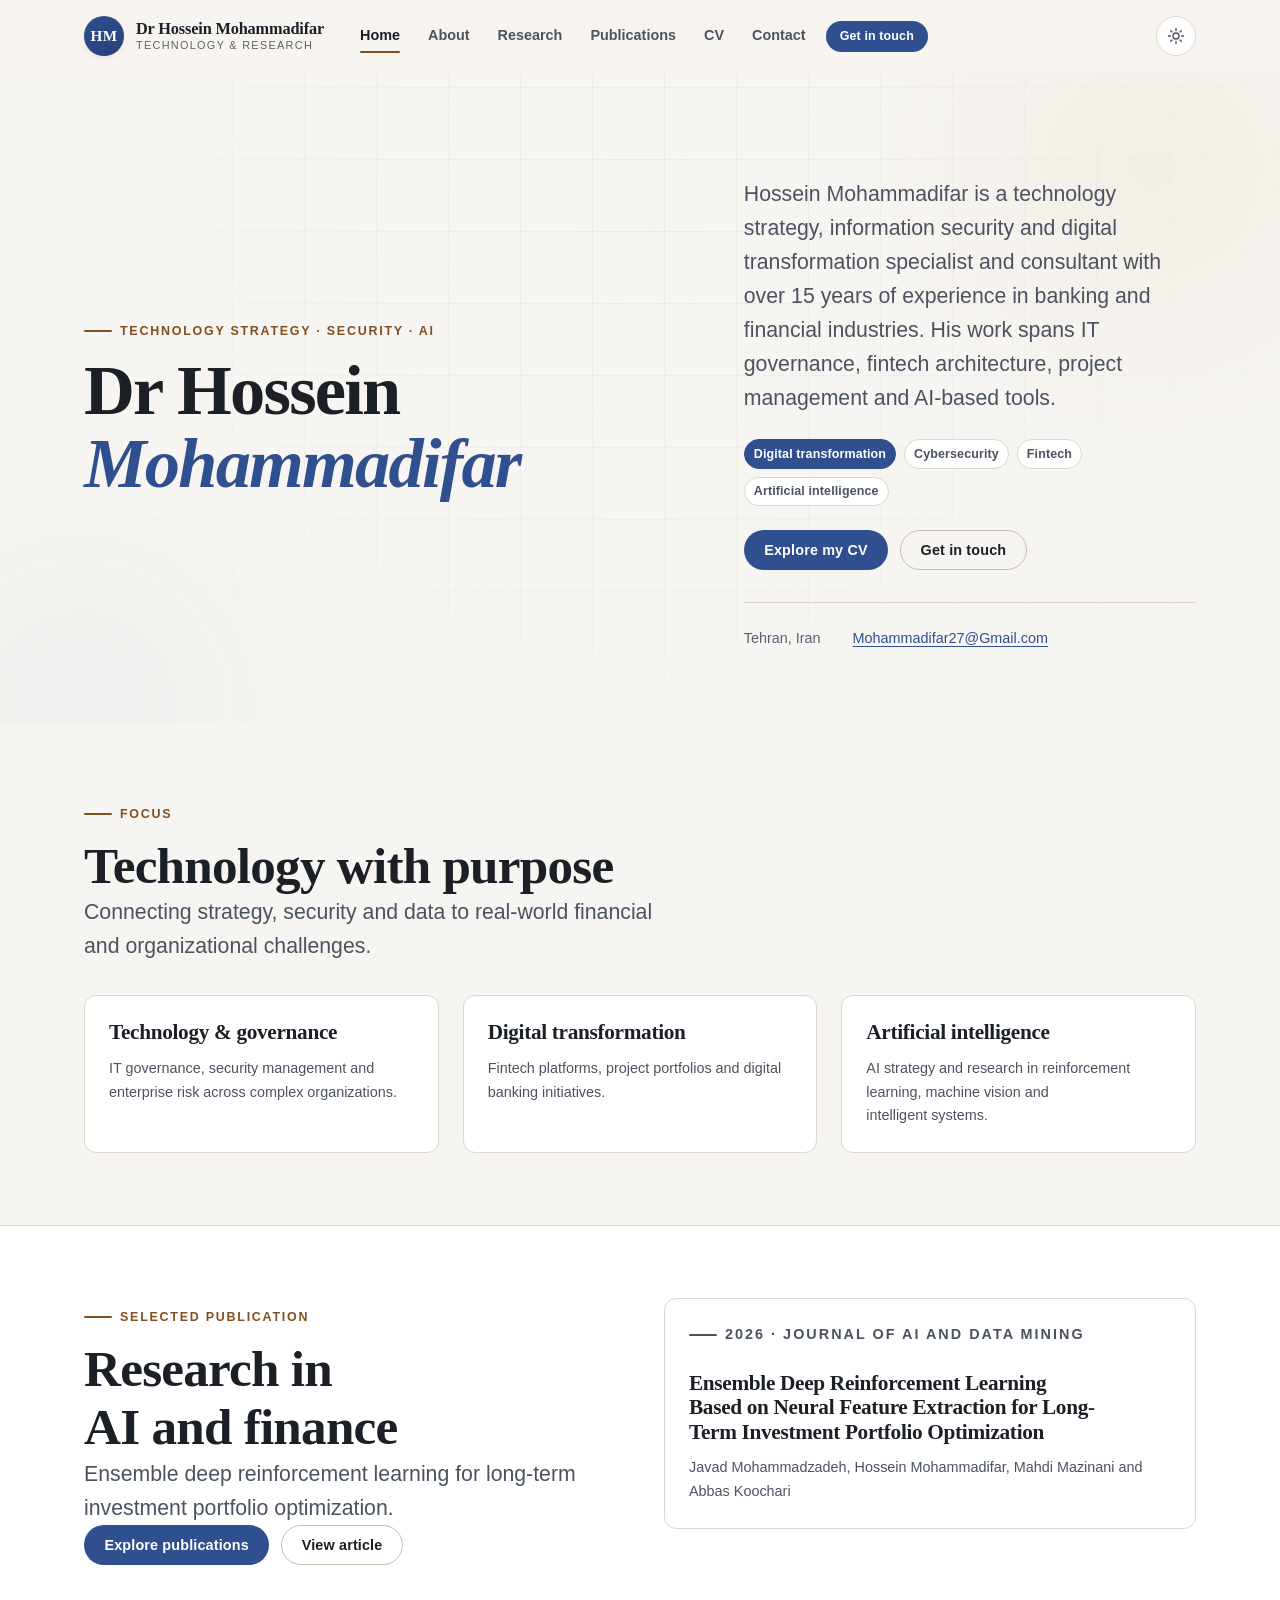
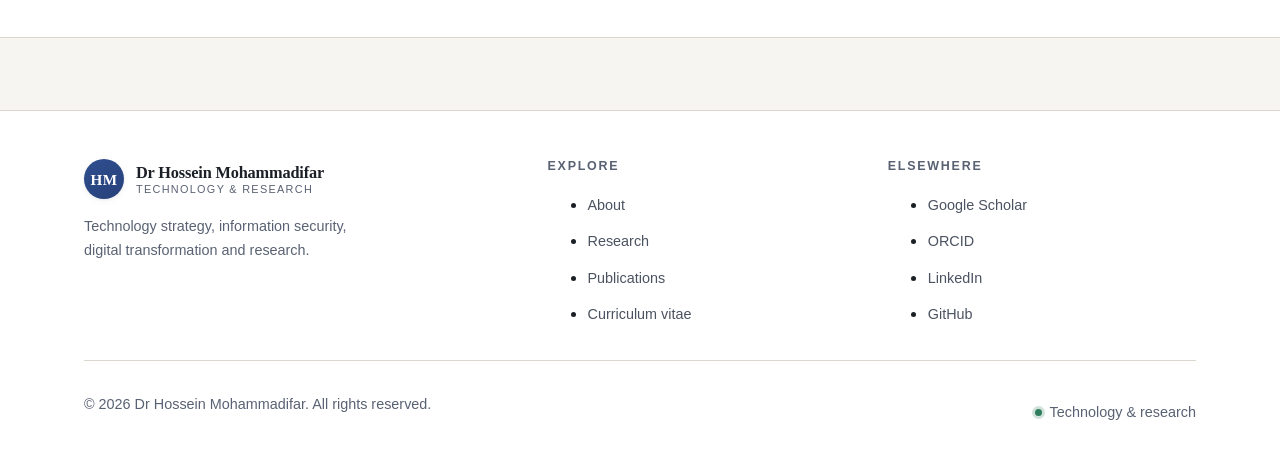
==== commit ff33c21c: "Improve accessibility and search metadata Co-authored-by: arena-agent <297053741+arena-agent@users.n" ====
--- a/index.html
+++ b/index.html
@@ -20,16 +20,40 @@
       content="Hossein Mohammadifar — technology strategy, information security, digital transformation and artificial intelligence."
     />
     <meta property="og:site_name" content="Dr Hossein Mohammadifar" />
-    <meta name="twitter:card" content="summary_large_image" />
+    <meta name="twitter:card" content="summary" />
+    <link rel="canonical" href="https://hmohammadifar.github.io/hmohammadifar/" />
+    <meta property="og:url" content="https://hmohammadifar.github.io/hmohammadifar/" />
+    <script type="application/ld+json">
+{
+      "@context": "https://schema.org",
+      "@type": "Person",
+      "@id": "https://hmohammadifar.github.io/hmohammadifar/#person",
+      "name": "Hossein Mohammadifar",
+      "honorificPrefix": "Dr",
+      "url": "https://hmohammadifar.github.io/hmohammadifar/",
+      "jobTitle": "Technology strategy and digital transformation consultant",
+      "description": "Technology strategy, information security, digital transformation and artificial intelligence.",
+      "sameAs": [
+            "https://scholar.google.com/citations?user=Jom6zvgAAAAJ",
+            "https://orcid.org/0009-0006-0450-6860",
+            "https://www.linkedin.com/in/Hossein-Mohammadifar-ir27/",
+            "https://github.com/hmohammadifar"
+      ],
+      "knowsAbout": [
+            "Artificial intelligence",
+            "Cybersecurity",
+            "Digital transformation",
+            "IT governance",
+            "Fintech"
+      ]
+}
+    </script>
     <link rel="icon" href="assets/img/favicon.svg" type="image/svg+xml" />
     <link rel="preload" href="assets/css/base.css" as="style" />
     <link rel="stylesheet" href="assets/css/base.css" />
     <link rel="stylesheet" href="assets/css/layout.css" />
     <link rel="stylesheet" href="assets/css/components.css" />
     <link rel="stylesheet" href="assets/css/print.css" media="print" />
-    <script>
-      document.documentElement.classList.remove("no-js");
-    </script>
     <script src="assets/js/animations.js" defer></script>
     <script src="assets/js/interactions.js" defer></script>
     <script src="assets/js/main.js" defer></script>
@@ -74,7 +98,7 @@
             type="button"
             data-theme-toggle
             aria-pressed="false"
-            aria-label="Switch to dark theme"
+            aria-label="Dark theme"
             title="Dark theme"
           >
             <svg
@@ -113,7 +137,7 @@
             data-nav-toggle
             aria-expanded="false"
             aria-controls="primary-nav"
-            aria-label="Toggle navigation menu"
+            aria-label="Menu"
           >
             <span class="nav-toggle__bars" aria-hidden="true"
               ><span></span><span></span><span></span
@@ -122,7 +146,7 @@
         </div>
       </div>
     </header>
-    <main id="main">
+    <main id="main" tabindex="-1">
       <section class="hero">
         <div class="hero__bg" aria-hidden="true">
           <div class="hero__grid-lines"></div>
@@ -135,10 +159,8 @@
               Technology strategy &middot; Security &middot; AI
             </p>
             <h1 class="hero__title">
-              <span data-split-text>Dr Hossein</span
-              ><span class="hero__title-accent" data-split-text
-                >Mohammadifar</span
-              >
+              <span>Dr Hossein</span>
+              <span class="hero__title-accent">Mohammadifar</span>
             </h1>
           </div>
           <div class="hero__body">
@@ -257,7 +279,7 @@
             </p>
           </div>
 
-          <div class="footer-col">
+          <nav class="footer-col" aria-label="Footer navigation">
             <h2>Explore</h2>
             <ul>
               <li><a href="about.html">About</a></li>
@@ -265,9 +287,9 @@
               <li><a href="publications.html">Publications</a></li>
               <li><a href="cv.html">Curriculum vitae</a></li>
             </ul>
-          </div>
-
-          <div class="footer-col">
+          </nav>
+
+          <nav class="footer-col" aria-label="External profiles">
             <h2>Elsewhere</h2>
             <ul>
               <li>
@@ -284,7 +306,7 @@
               </li>
               <li><a href="https://github.com/hmohammadifar">GitHub</a></li>
             </ul>
-          </div>
+          </nav>
         </div>
 
         <div class="footer-bottom">
--- a/assets/css/base.css
+++ b/assets/css/base.css
@@ -11,7 +11,7 @@
   --brand-500: #2f4f8f;
   --brand-600: #27407a;
   --brand-400: #4a6cb0;
-  --accent-500: #b4763c;
+  --accent-500: #80501f;
   --accent-400: #d29356;
 
   /* Surfaces (light theme default) */
@@ -25,7 +25,7 @@
   /* Text */
   --text: #1b1f26;
   --text-soft: #4b5361;
-  --text-muted: #737b88;
+  --text-muted: #596273;
   --on-brand: #ffffff;
 
   /* Feedback */
@@ -392,7 +392,7 @@
   transition: transform var(--dur) var(--ease);
 }
 
-.skip-link:focus-visible {
+.skip-link:focus {
   transform: translate(-50%, 0);
   color: var(--on-brand);
 }
@@ -443,3 +443,6 @@
     scroll-behavior: auto !important;
   }
 }
+
+/* Keep the skip target visible beneath the sticky header. */
+main { scroll-margin-top: var(--header-h); }
--- a/assets/css/base.css
+++ b/assets/css/base.css
@@ -11,7 +11,7 @@
   --brand-500: #2f4f8f;
   --brand-600: #27407a;
   --brand-400: #4a6cb0;
-  --accent-500: #b4763c;
+  --accent-500: #80501f;
   --accent-400: #d29356;
 
   /* Surfaces (light theme default) */
@@ -25,7 +25,7 @@
   /* Text */
   --text: #1b1f26;
   --text-soft: #4b5361;
-  --text-muted: #737b88;
+  --text-muted: #596273;
   --on-brand: #ffffff;
 
   /* Feedback */
@@ -392,7 +392,7 @@
   transition: transform var(--dur) var(--ease);
 }
 
-.skip-link:focus-visible {
+.skip-link:focus {
   transform: translate(-50%, 0);
   color: var(--on-brand);
 }
@@ -443,3 +443,6 @@
     scroll-behavior: auto !important;
   }
 }
+
+/* Keep the skip target visible beneath the sticky header. */
+main { scroll-margin-top: var(--header-h); }
--- a/assets/css/layout.css
+++ b/assets/css/layout.css
@@ -533,44 +533,34 @@
   height: 18px;
 }
 
-/* --------------------------------------------------------------------------
-   Reveal animation base (JS toggles .is-in)
-   -------------------------------------------------------------------------- */
+/* Content remains visible even if scripting or animation fails. */
 .reveal {
-  opacity: 0;
-  transform: translateY(18px);
-  transition: opacity var(--dur-slow) var(--ease),
-    transform var(--dur-slow) var(--ease);
-  transition-delay: var(--reveal-delay, 0ms);
-  will-change: opacity, transform;
-}
-
-.reveal.is-in {
   opacity: 1;
   transform: none;
 }
 
-.reveal--left {
-  transform: translateX(-22px);
-}
-
-.reveal--right {
-  transform: translateX(22px);
-}
-
-.reveal--scale {
-  transform: scale(0.97);
-}
-
-.no-js .reveal {
-  opacity: 1;
-  transform: none;
-}
-
-@media (prefers-reduced-motion: reduce) {
-  .reveal {
+/* Without JavaScript, navigation stays available in the document flow. */
+.no-js .theme-toggle,
+.no-js .nav-toggle,
+.no-js [data-copy] {
+  display: none;
+}
+
+@media (max-width: 60rem) {
+  .no-js .site-header__inner {
+    flex-wrap: wrap;
+  }
+
+  .no-js .nav {
+    position: static;
+    flex-basis: 100%;
+    order: 3;
+    max-height: none;
+    overflow: visible;
     opacity: 1;
+    visibility: visible;
     transform: none;
-    transition: none;
-  }
-}
+    box-shadow: none;
+    padding: var(--sp-2) 0;
+  }
+}
--- a/assets/css/components.css
+++ b/assets/css/components.css
@@ -1522,3 +1522,10 @@
     display: none;
   }
 }
+
+/* Keep direct contact information upright and scrollable tables keyboard accessible. */
+address { font-style: normal; }
+.table-wrap:focus-visible { outline: 3px solid var(--brand-500); outline-offset: 3px; }
+
+.card-heading { font-size: var(--step-1); }
+.copy-status:not(:empty) { margin-top: var(--sp-3); }
